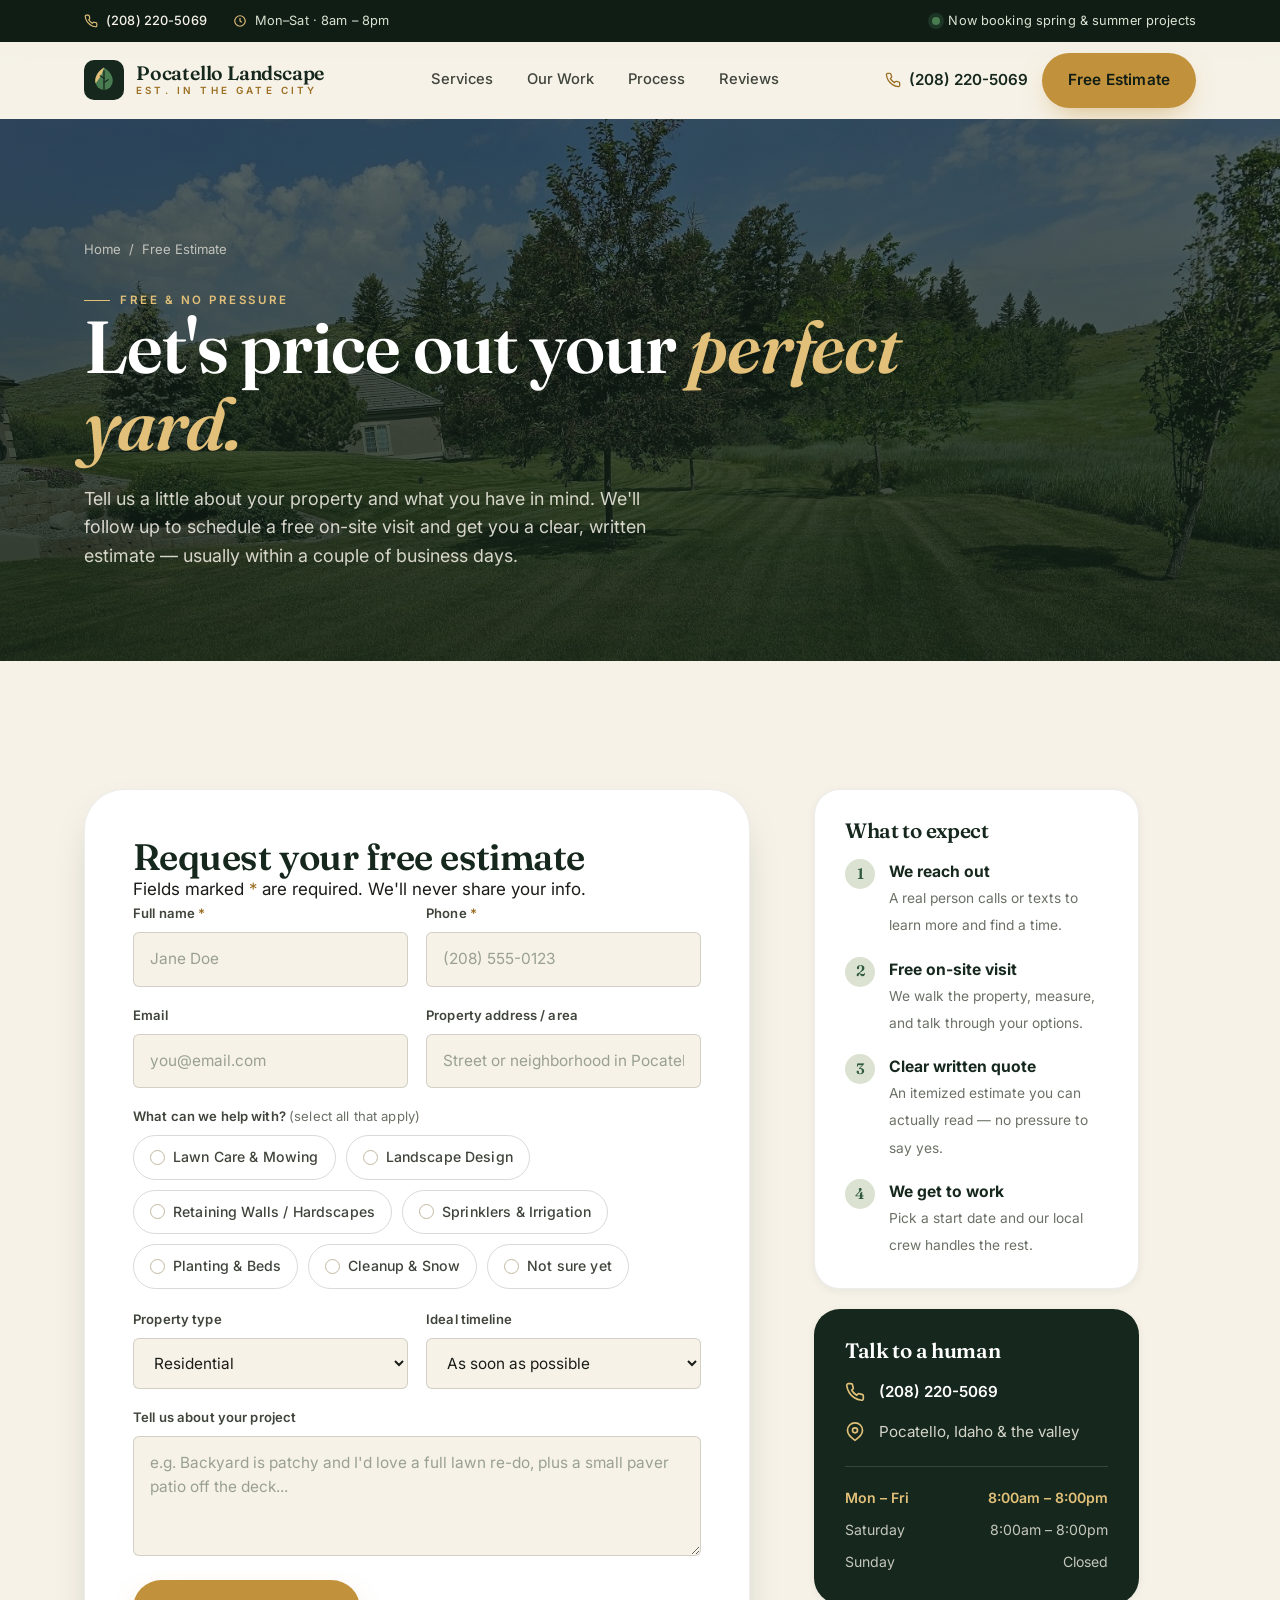
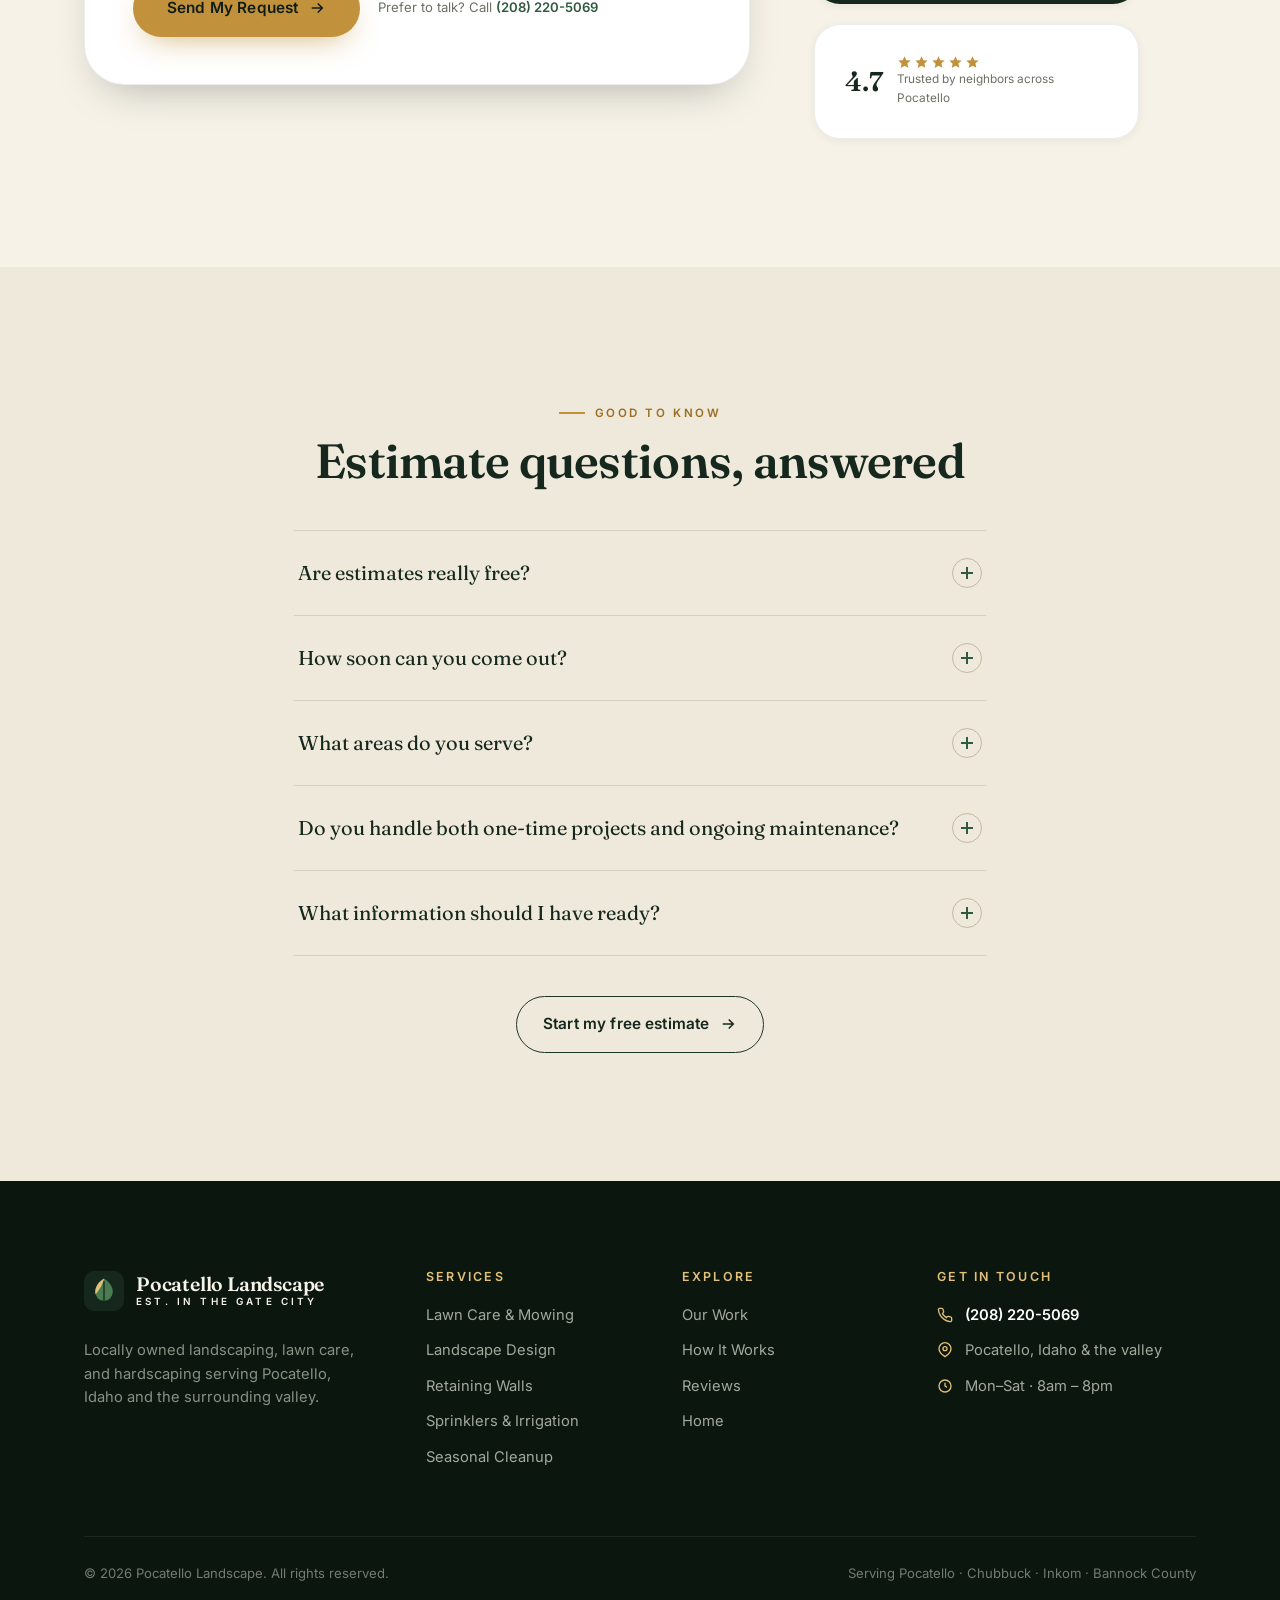
==== estimates.html @ 6603e486 "Launch Pocatello Landscape site — homepage + free estimate page Bespoke landscaping site: editorial " ====
<!DOCTYPE html>
<html lang="en">
<head>
<meta charset="UTF-8">
<meta name="viewport" content="width=device-width, initial-scale=1.0">
<title>Free Estimate — Pocatello Landscape | Landscaping &amp; Lawn Care in Pocatello, ID</title>
<meta name="description" content="Request a free, no-pressure on-site estimate from Pocatello Landscape. Lawn care, landscape design, retaining walls, sprinklers, and more in Pocatello, Idaho. Call (208) 220-5069.">
<link rel="canonical" href="https://gcwebdesigner1-sudo.github.io/pocatello-landscape/estimates.html">
<meta name="theme-color" content="#16281d">
<meta property="og:type" content="website">
<meta property="og:site_name" content="Pocatello Landscape">
<meta property="og:title" content="Free Estimate — Pocatello Landscape">
<meta property="og:description" content="Tell us about your property and get a free, no-pressure on-site estimate from a local Pocatello landscaping crew.">
<meta property="og:image" content="https://gcwebdesigner1-sudo.github.io/pocatello-landscape/assets/foothills.jpg">
<meta property="og:url" content="https://gcwebdesigner1-sudo.github.io/pocatello-landscape/estimates.html">
<meta name="twitter:card" content="summary_large_image">
<meta name="twitter:title" content="Free Estimate — Pocatello Landscape">
<meta name="twitter:description" content="Tell us about your property and get a free, no-pressure on-site estimate.">
<meta name="twitter:image" content="https://gcwebdesigner1-sudo.github.io/pocatello-landscape/assets/foothills.jpg">
<link rel="preconnect" href="https://fonts.googleapis.com">
<link rel="preconnect" href="https://fonts.gstatic.com" crossorigin>
<link href="https://fonts.googleapis.com/css2?family=Fraunces:ital,opsz,wght@0,9..144,400;0,9..144,500;0,9..144,600;1,9..144,400;1,9..144,500;1,9..144,600&family=Inter:wght@400;500;600;700&display=swap" rel="stylesheet">
<link rel="stylesheet" href="styles.css">
<link rel="icon" href="data:image/svg+xml,%3Csvg xmlns='http://www.w3.org/2000/svg' viewBox='0 0 32 32'%3E%3Crect width='32' height='32' rx='7' fill='%230f1d15'/%3E%3Cpath d='M16 6c-5 3-7 7-7 11a7 7 0 0 0 14 0c0-4-2-8-7-11z' fill='%23c2913c'/%3E%3Cpath d='M16 9v14' stroke='%230f1d15' stroke-width='1.4'/%3E%3C/svg%3E">
</head>
<body>
<a href="#main" class="skip-link">Skip to content</a>

<!-- ============ MOBILE MENU ============ -->
<div class="menu-overlay" data-close-menu></div>
<nav class="mobile-menu" aria-label="Mobile">
  <a href="index.html#services" data-close-menu>Services</a>
  <a href="index.html#work" data-close-menu>Our Work</a>
  <a href="index.html#process" data-close-menu>Process</a>
  <a href="index.html#reviews" data-close-menu>Reviews</a>
  <div class="mm-foot">
    <a href="#estimate-form" class="btn btn-primary" data-close-menu>Get a Free Estimate</a>
    <a href="tel:+12082205069" class="btn btn-ghost">Call (208) 220-5069</a>
  </div>
</nav>

<!-- ============ TOP STRIP ============ -->
<div class="topbar">
  <div class="wrap">
    <div class="tb-left">
      <span class="tb-item">
        <svg viewBox="0 0 24 24" fill="none" stroke="currentColor" stroke-width="2"><path d="M22 16.92v3a2 2 0 0 1-2.18 2 19.79 19.79 0 0 1-8.63-3.07 19.5 19.5 0 0 1-6-6 19.79 19.79 0 0 1-3.07-8.67A2 2 0 0 1 4.11 2h3a2 2 0 0 1 2 1.72c.13.96.36 1.9.7 2.81a2 2 0 0 1-.45 2.11L8.09 9.91a16 16 0 0 0 6 6l1.27-1.27a2 2 0 0 1 2.11-.45c.9.34 1.85.57 2.81.7A2 2 0 0 1 22 16.92z"/></svg>
        <a href="tel:+12082205069">(208) 220-5069</a>
      </span>
      <span class="tb-item hours">
        <svg viewBox="0 0 24 24" fill="none" stroke="currentColor" stroke-width="2"><circle cx="12" cy="12" r="9"/><path d="M12 7v5l3 2"/></svg>
        Mon–Sat · 8am – 8pm
      </span>
    </div>
    <div class="tb-right">
      <span class="dot-live"></span> Now booking spring &amp; summer projects
    </div>
  </div>
</div>

<!-- ============ HEADER ============ -->
<header class="site-header" id="header">
  <div class="wrap nav">
    <a href="index.html" class="brand" aria-label="Pocatello Landscape home">
      <svg class="mark" viewBox="0 0 48 48" fill="none" aria-hidden="true">
        <rect width="48" height="48" rx="12" fill="#16281d"/>
        <path d="M24 9c-7 4.5-10.5 10-10.5 16.2A10.5 10.5 0 0 0 34.5 25.2C34.5 19 31 13.5 24 9z" fill="#4a7c52"/>
        <path d="M24 9c-7 4.5-10.5 10-10.5 16.2 0 .9.1 1.8.3 2.6C19 22 22 17 24 9z" fill="#e2c079"/>
        <path d="M24 13v22" stroke="#16281d" stroke-width="1.6" stroke-linecap="round"/>
        <path d="M24 22l-4.5-3M24 27l5-3.4" stroke="#16281d" stroke-width="1.4" stroke-linecap="round"/>
      </svg>
      <span class="wordmark">
        <span class="wm-name">Pocatello Landscape</span>
        <span class="wm-sub">Est. in the Gate City</span>
      </span>
    </a>
    <nav class="nav-links" aria-label="Primary">
      <a href="index.html#services" class="navlink">Services</a>
      <a href="index.html#work" class="navlink">Our Work</a>
      <a href="index.html#process" class="navlink">Process</a>
      <a href="index.html#reviews" class="navlink">Reviews</a>
    </nav>
    <div class="nav-cta">
      <a href="tel:+12082205069" class="nav-phone">
        <svg viewBox="0 0 24 24" fill="none" stroke="currentColor" stroke-width="2"><path d="M22 16.92v3a2 2 0 0 1-2.18 2 19.79 19.79 0 0 1-8.63-3.07 19.5 19.5 0 0 1-6-6 19.79 19.79 0 0 1-3.07-8.67A2 2 0 0 1 4.11 2h3a2 2 0 0 1 2 1.72c.13.96.36 1.9.7 2.81a2 2 0 0 1-.45 2.11L8.09 9.91a16 16 0 0 0 6 6l1.27-1.27a2 2 0 0 1 2.11-.45c.9.34 1.85.57 2.81.7A2 2 0 0 1 22 16.92z"/></svg>
        (208) 220-5069
      </a>
      <a href="#estimate-form" class="btn btn-primary">Free Estimate</a>
    </div>
    <button class="burger" aria-label="Open menu" data-toggle-menu><span></span></button>
  </div>
</header>

<!-- ============ PAGE HERO ============ -->
<section class="page-hero" id="main">
  <div class="page-hero-media"><img src="assets/foothills.jpg" alt="Landscaped Pocatello property with foothills behind"></div>
  <div class="wrap">
    <div class="crumbs reveal"><a href="index.html">Home</a> &nbsp;/&nbsp; Free Estimate</div>
    <span class="eyebrow on-dark reveal">Free &amp; no pressure</span>
    <h1 class="reveal d1">Let's price out your <em>perfect yard.</em></h1>
    <p class="reveal d2">Tell us a little about your property and what you have in mind. We'll follow up to schedule a free on-site visit and get you a clear, written estimate — usually within a couple of business days.</p>
  </div>
</section>

<!-- ============ ESTIMATE MAIN ============ -->
<section class="section est-main">
  <div class="wrap est-grid">
    <!-- FORM -->
    <div class="est-card reveal" id="estimate-card">
      <div id="form-card-inner">
        <h2>Request your free estimate</h2>
        <p class="sub">Fields marked <span style="color:var(--brass-700)">*</span> are required. We'll never share your info.</p>
        <form id="estimate-form" novalidate>
          <div class="form-row">
            <div class="field">
              <label for="name">Full name <span class="req">*</span></label>
              <input type="text" id="name" name="name" placeholder="Jane Doe" required autocomplete="name">
            </div>
            <div class="field">
              <label for="phone">Phone <span class="req">*</span></label>
              <input type="tel" id="phone" name="phone" placeholder="(208) 555-0123" required autocomplete="tel">
            </div>
          </div>
          <div class="form-row">
            <div class="field">
              <label for="email">Email</label>
              <input type="email" id="email" name="email" placeholder="you@email.com" autocomplete="email">
            </div>
            <div class="field">
              <label for="address">Property address / area</label>
              <input type="text" id="address" name="address" placeholder="Street or neighborhood in Pocatello" autocomplete="street-address">
            </div>
          </div>

          <div class="field full" style="margin-bottom:20px;">
            <label>What can we help with? <span style="color:var(--muted);font-weight:400;">(select all that apply)</span></label>
            <div class="chips">
              <span class="chip"><input type="checkbox" id="s1" name="services" value="Lawn Care & Mowing"><label for="s1">Lawn Care &amp; Mowing</label></span>
              <span class="chip"><input type="checkbox" id="s2" name="services" value="Landscape Design & Install"><label for="s2">Landscape Design</label></span>
              <span class="chip"><input type="checkbox" id="s3" name="services" value="Retaining Walls & Hardscapes"><label for="s3">Retaining Walls / Hardscapes</label></span>
              <span class="chip"><input type="checkbox" id="s4" name="services" value="Sprinklers & Irrigation"><label for="s4">Sprinklers &amp; Irrigation</label></span>
              <span class="chip"><input type="checkbox" id="s5" name="services" value="Planting & Flower Beds"><label for="s5">Planting &amp; Beds</label></span>
              <span class="chip"><input type="checkbox" id="s6" name="services" value="Seasonal Cleanup & Snow"><label for="s6">Cleanup &amp; Snow</label></span>
              <span class="chip"><input type="checkbox" id="s7" name="services" value="Not sure yet"><label for="s7">Not sure yet</label></span>
            </div>
          </div>

          <div class="form-row">
            <div class="field">
              <label for="property-type">Property type</label>
              <select id="property-type" name="property-type">
                <option value="Residential">Residential</option>
                <option value="Commercial">Commercial</option>
                <option value="HOA / Multi-unit">HOA / Multi-unit</option>
              </select>
            </div>
            <div class="field">
              <label for="timeline">Ideal timeline</label>
              <select id="timeline" name="timeline">
                <option value="As soon as possible">As soon as possible</option>
                <option value="Within a month">Within a month</option>
                <option value="This season">This season</option>
                <option value="Just planning ahead">Just planning ahead</option>
              </select>
            </div>
          </div>

          <div class="field full" style="margin-bottom:24px;">
            <label for="details">Tell us about your project</label>
            <textarea id="details" name="details" placeholder="e.g. Backyard is patchy and I'd love a full lawn re-do, plus a small paver patio off the deck..."></textarea>
          </div>

          <div class="form-submit">
            <button type="submit" class="btn btn-primary">
              Send My Request
              <svg viewBox="0 0 24 24" fill="none" stroke="currentColor" stroke-width="2"><path d="M5 12h14M13 6l6 6-6 6"/></svg>
            </button>
            <span class="form-note">Prefer to talk? Call <a href="tel:+12082205069" style="color:var(--forest);font-weight:600;">(208) 220-5069</a></span>
          </div>
        </form>
      </div>

      <!-- Success state -->
      <div class="form-success" id="form-success">
        <div class="sx"><svg viewBox="0 0 24 24" fill="none" stroke="currentColor"><path d="M20 6 9 17l-5-5"/></svg></div>
        <h3>Request received — thank you!</h3>
        <p>We've got your details and we'll reach out shortly to set up your free on-site estimate. If it's urgent, call us any time at <a href="tel:+12082205069" style="color:var(--forest);font-weight:600;">(208) 220-5069</a>.</p>
      </div>
    </div>

    <!-- SIDEBAR -->
    <aside class="est-side">
      <div class="side-card reveal d1">
        <h3>What to expect</h3>
        <ul class="expect">
          <li><span class="en">1</span><div class="et"><strong>We reach out</strong><span>A real person calls or texts to learn more and find a time.</span></div></li>
          <li><span class="en">2</span><div class="et"><strong>Free on-site visit</strong><span>We walk the property, measure, and talk through your options.</span></div></li>
          <li><span class="en">3</span><div class="et"><strong>Clear written quote</strong><span>An itemized estimate you can actually read — no pressure to say yes.</span></div></li>
          <li><span class="en">4</span><div class="et"><strong>We get to work</strong><span>Pick a start date and our local crew handles the rest.</span></div></li>
        </ul>
      </div>

      <div class="side-card dark reveal d2">
        <h3>Talk to a human</h3>
        <ul class="side-contact">
          <li><svg viewBox="0 0 24 24" fill="none" stroke="currentColor" stroke-width="2"><path d="M22 16.92v3a2 2 0 0 1-2.18 2 19.79 19.79 0 0 1-8.63-3.07 19.5 19.5 0 0 1-6-6 19.79 19.79 0 0 1-3.07-8.67A2 2 0 0 1 4.11 2h3a2 2 0 0 1 2 1.72c.13.96.36 1.9.7 2.81a2 2 0 0 1-.45 2.11L8.09 9.91a16 16 0 0 0 6 6l1.27-1.27a2 2 0 0 1 2.11-.45c.9.34 1.85.57 2.81.7A2 2 0 0 1 22 16.92z"/></svg><a href="tel:+12082205069">(208) 220-5069</a></li>
          <li><svg viewBox="0 0 24 24" fill="none" stroke="currentColor" stroke-width="2"><path d="M21 10c0 6-9 12-9 12s-9-6-9-12a9 9 0 0 1 18 0z"/><circle cx="12" cy="10" r="3"/></svg>Pocatello, Idaho &amp; the valley</li>
        </ul>
        <div class="side-hours">
          <div class="hr today"><span>Mon – Fri</span><span>8:00am – 8:00pm</span></div>
          <div class="hr"><span>Saturday</span><span>8:00am – 8:00pm</span></div>
          <div class="hr"><span>Sunday</span><span>Closed</span></div>
        </div>
      </div>

      <div class="side-card reveal d3" style="display:flex;align-items:center;gap:16px;">
        <div class="google-badge" style="box-shadow:none;border:none;padding:0;">
          <div class="g-score">4.7</div>
          <div>
            <div class="g-stars" aria-hidden="true">
              <svg viewBox="0 0 24 24" fill="currentColor"><path d="M12 2l2.9 6.3 6.9.6-5.2 4.6 1.6 6.8L12 17.3 5.8 20.9l1.6-6.8L2.2 8.9l6.9-.6z"/></svg><svg viewBox="0 0 24 24" fill="currentColor"><path d="M12 2l2.9 6.3 6.9.6-5.2 4.6 1.6 6.8L12 17.3 5.8 20.9l1.6-6.8L2.2 8.9l6.9-.6z"/></svg><svg viewBox="0 0 24 24" fill="currentColor"><path d="M12 2l2.9 6.3 6.9.6-5.2 4.6 1.6 6.8L12 17.3 5.8 20.9l1.6-6.8L2.2 8.9l6.9-.6z"/></svg><svg viewBox="0 0 24 24" fill="currentColor"><path d="M12 2l2.9 6.3 6.9.6-5.2 4.6 1.6 6.8L12 17.3 5.8 20.9l1.6-6.8L2.2 8.9l6.9-.6z"/></svg><svg viewBox="0 0 24 24" fill="currentColor"><path d="M12 2l2.9 6.3 6.9.6-5.2 4.6 1.6 6.8L12 17.3 5.8 20.9l1.6-6.8L2.2 8.9l6.9-.6z"/></svg>
            </div>
            <div class="g-meta">Trusted by neighbors across Pocatello</div>
          </div>
        </div>
      </div>
    </aside>
  </div>
</section>

<!-- ============ FAQ ============ -->
<section class="section faq">
  <div class="wrap faq-wrap">
    <div class="faq-head reveal">
      <span class="eyebrow">Good to know</span>
      <h2>Estimate questions, answered</h2>
    </div>
    <div class="acc">
      <div class="acc-item reveal">
        <button class="acc-q">Are estimates really free?<span class="pm"></span></button>
        <div class="acc-a"><div class="inner">Yes — completely free and no obligation. We come out, look at your property, and give you an honest written quote. If it's not the right fit, no hard feelings.</div></div>
      </div>
      <div class="acc-item reveal">
        <button class="acc-q">How soon can you come out?<span class="pm"></span></button>
        <div class="acc-a"><div class="inner">In most cases we can schedule an on-site visit within a few business days. During peak spring and summer weeks it can be a little longer — reach out early and we'll get you on the calendar.</div></div>
      </div>
      <div class="acc-item reveal">
        <button class="acc-q">What areas do you serve?<span class="pm"></span></button>
        <div class="acc-a"><div class="inner">Pocatello and the surrounding valley, including Chubbuck, Inkom, and the rest of Bannock County. Not sure if you're in range? Just ask.</div></div>
      </div>
      <div class="acc-item reveal">
        <button class="acc-q">Do you handle both one-time projects and ongoing maintenance?<span class="pm"></span></button>
        <div class="acc-a"><div class="inner">Both. We do full landscape installs and hardscape builds as well as recurring lawn care and seasonal maintenance. Many clients start with a project and keep us on for upkeep afterward.</div></div>
      </div>
      <div class="acc-item reveal">
        <button class="acc-q">What information should I have ready?<span class="pm"></span></button>
        <div class="acc-a"><div class="inner">Nothing formal — just a rough idea of what you want and your address. Photos help, but we'll see everything we need at the on-site visit.</div></div>
      </div>
    </div>
    <div class="center mt-btn reveal">
      <a href="#estimate-form" class="btn btn-outline">Start my free estimate<svg viewBox="0 0 24 24" fill="none" stroke="currentColor" stroke-width="2"><path d="M5 12h14M13 6l6 6-6 6"/></svg></a>
    </div>
  </div>
</section>

<!-- ============ FOOTER ============ -->
<footer class="footer">
  <div class="wrap">
    <div class="footer-grid">
      <div>
        <a href="index.html" class="brand">
          <svg class="mark" viewBox="0 0 48 48" fill="none" aria-hidden="true">
            <rect width="48" height="48" rx="12" fill="#16281d"/>
            <path d="M24 9c-7 4.5-10.5 10-10.5 16.2A10.5 10.5 0 0 0 34.5 25.2C34.5 19 31 13.5 24 9z" fill="#4a7c52"/>
            <path d="M24 9c-7 4.5-10.5 10-10.5 16.2 0 .9.1 1.8.3 2.6C19 22 22 17 24 9z" fill="#e2c079"/>
            <path d="M24 13v22" stroke="#16281d" stroke-width="1.6" stroke-linecap="round"/>
          </svg>
          <span class="wordmark"><span class="wm-name">Pocatello Landscape</span><span class="wm-sub">Est. in the Gate City</span></span>
        </a>
        <p class="f-about">Locally owned landscaping, lawn care, and hardscaping serving Pocatello, Idaho and the surrounding valley.</p>
      </div>
      <div>
        <h4>Services</h4>
        <ul>
          <li><a href="index.html#services">Lawn Care &amp; Mowing</a></li>
          <li><a href="index.html#services">Landscape Design</a></li>
          <li><a href="index.html#services">Retaining Walls</a></li>
          <li><a href="index.html#services">Sprinklers &amp; Irrigation</a></li>
          <li><a href="index.html#services">Seasonal Cleanup</a></li>
        </ul>
      </div>
      <div>
        <h4>Explore</h4>
        <ul>
          <li><a href="index.html#work">Our Work</a></li>
          <li><a href="index.html#process">How It Works</a></li>
          <li><a href="index.html#reviews">Reviews</a></li>
          <li><a href="index.html">Home</a></li>
        </ul>
      </div>
      <div>
        <h4>Get in touch</h4>
        <ul class="f-contact">
          <li><svg viewBox="0 0 24 24" fill="none" stroke="currentColor" stroke-width="2"><path d="M22 16.92v3a2 2 0 0 1-2.18 2 19.79 19.79 0 0 1-8.63-3.07 19.5 19.5 0 0 1-6-6 19.79 19.79 0 0 1-3.07-8.67A2 2 0 0 1 4.11 2h3a2 2 0 0 1 2 1.72c.13.96.36 1.9.7 2.81a2 2 0 0 1-.45 2.11L8.09 9.91a16 16 0 0 0 6 6l1.27-1.27a2 2 0 0 1 2.11-.45c.9.34 1.85.57 2.81.7A2 2 0 0 1 22 16.92z"/></svg><a href="tel:+12082205069" style="color:#fff;font-weight:600;">(208) 220-5069</a></li>
          <li><svg viewBox="0 0 24 24" fill="none" stroke="currentColor" stroke-width="2"><path d="M21 10c0 6-9 12-9 12s-9-6-9-12a9 9 0 0 1 18 0z"/><circle cx="12" cy="10" r="3"/></svg><span>Pocatello, Idaho &amp; the valley</span></li>
          <li><svg viewBox="0 0 24 24" fill="none" stroke="currentColor" stroke-width="2"><circle cx="12" cy="12" r="9"/><path d="M12 7v5l3 2"/></svg><span>Mon–Sat · 8am – 8pm</span></li>
        </ul>
      </div>
    </div>
    <div class="footer-bottom">
      <div>© <span id="year"></span> Pocatello Landscape. All rights reserved.</div>
      <div>Serving Pocatello · Chubbuck · Inkom · Bannock County</div>
    </div>
  </div>
</footer>

<!-- ============ STICKY MOBILE ACTION BAR ============ -->
<div class="mobile-callbar">
  <a href="tel:+12082205069" class="mc-call">
    <svg viewBox="0 0 24 24" fill="none" stroke="currentColor" stroke-width="2"><path d="M22 16.92v3a2 2 0 0 1-2.18 2 19.79 19.79 0 0 1-8.63-3.07 19.5 19.5 0 0 1-6-6 19.79 19.79 0 0 1-3.07-8.67A2 2 0 0 1 4.11 2h3a2 2 0 0 1 2 1.72c.13.96.36 1.9.7 2.81a2 2 0 0 1-.45 2.11L8.09 9.91a16 16 0 0 0 6 6l1.27-1.27a2 2 0 0 1 2.11-.45c.9.34 1.85.57 2.81.7A2 2 0 0 1 22 16.92z"/></svg>
    Call Us
  </a>
  <a href="#estimate-form" class="mc-est">
    <svg viewBox="0 0 24 24" fill="none" stroke="currentColor" stroke-width="2"><path d="M12 5v14M5 12h14"/></svg>
    Start Form
  </a>
</div>

<script src="main.js"></script>
</body>
</html>
---- styles.css ----
/* =================================================================
   Pocatello Landscape — bespoke design system
   Palette: deep pine green · warm brass · warm stone/cream
   Type: Fraunces (display serif) + Inter (grotesque sans)
   ================================================================= */

:root {
  --pine-950: #0f1d15;
  --pine-900: #16281d;
  --pine-800: #1e3527;
  --pine-700: #274733;
  --forest:   #2f5a3f;
  --fern:     #4a7c52;
  --sage:     #869e79;
  --sage-tint:#dbe2d1;

  --brass-700:#9a6f22;
  --brass:    #c2913c;
  --brass-300:#e2c079;

  --cream:    #f6f2e8;
  --cream-2:  #efe9db;
  --sand:     #e6ddca;
  --stone:    #c3b8a0;

  --ink:      #1a1c18;
  --ink-soft: #40453c;
  --muted:    #6b7166;

  --white:    #ffffff;

  --shadow-sm: 0 2px 10px rgba(15,29,21,.06);
  --shadow-md: 0 18px 44px -20px rgba(15,29,21,.35);
  --shadow-lg: 0 40px 80px -30px rgba(15,29,21,.45);

  --r-sm: 6px;
  --r-md: 14px;
  --r-lg: 26px;
  --r-xl: 40px;

  --maxw: 1240px;
  --gutter: clamp(20px, 5vw, 64px);

  --ff-display: "Fraunces", Georgia, "Times New Roman", serif;
  --ff-sans: "Inter", -apple-system, BlinkMacSystemFont, "Segoe UI", sans-serif;

  --ease: cubic-bezier(.22,.61,.36,1);
}

/* ---------- reset ---------- */
*,*::before,*::after { box-sizing: border-box; }
* { margin: 0; }
html { -webkit-text-size-adjust: 100%; scroll-behavior: smooth; }
body {
  font-family: var(--ff-sans);
  background: var(--cream);
  color: var(--ink);
  line-height: 1.6;
  font-size: 17px;
  -webkit-font-smoothing: antialiased;
  text-rendering: optimizeLegibility;
  overflow-x: hidden;
}
img { max-width: 100%; display: block; }
a { color: inherit; text-decoration: none; }
button { font: inherit; cursor: pointer; border: none; background: none; color: inherit; }
ul { list-style: none; padding: 0; }
h1,h2,h3,h4 { font-family: var(--ff-display); font-weight: 600; line-height: 1.04; letter-spacing: -.015em; font-optical-sizing: auto; }

/* ---------- accessibility ---------- */
:focus-visible { outline: 2.5px solid var(--brass); outline-offset: 3px; border-radius: 4px; }
.skip-link {
  position: fixed; top: 10px; left: 10px; z-index: 999;
  background: var(--pine-950); color: var(--cream); padding: 12px 20px; border-radius: 100px;
  font-weight: 600; font-size: .9rem; transform: translateY(-160%); transition: transform .3s var(--ease);
}
.skip-link:focus { transform: translateY(0); }

/* ---------- layout helpers ---------- */
.wrap { width: 100%; max-width: var(--maxw); margin-inline: auto; padding-inline: var(--gutter); }
.section { padding-block: clamp(72px, 10vw, 140px); }
.eyebrow {
  display: inline-flex; align-items: center; gap: 10px;
  font-family: var(--ff-sans); font-size: .72rem; font-weight: 600;
  letter-spacing: .22em; text-transform: uppercase; color: var(--brass-700);
}
.eyebrow::before { content:""; width: 26px; height: 1.5px; background: var(--brass); display: inline-block; }
.eyebrow.on-dark { color: var(--brass-300); }
.eyebrow.on-dark::before { background: var(--brass-300); }

.lead { font-size: clamp(1.05rem, 1.6vw, 1.28rem); color: var(--ink-soft); }

/* ---------- buttons ---------- */
.btn {
  display: inline-flex; align-items: center; gap: 10px;
  padding: 15px 26px; border-radius: 100px;
  font-weight: 600; font-size: .96rem; letter-spacing: .01em;
  transition: transform .35s var(--ease), background .35s var(--ease), color .35s var(--ease), box-shadow .35s var(--ease);
  will-change: transform;
}
.btn svg { width: 18px; height: 18px; }
.btn-primary { background: var(--brass); color: var(--pine-950); box-shadow: 0 12px 30px -12px rgba(194,145,60,.7); }
.btn-primary:hover { background: var(--brass-300); transform: translateY(-2px); }
.btn-dark { background: var(--pine-800); color: var(--cream); }
.btn-dark:hover { background: var(--pine-950); transform: translateY(-2px); }
.btn-ghost { border: 1.5px solid rgba(246,242,232,.35); color: var(--cream); }
.btn-ghost:hover { border-color: var(--cream); background: rgba(246,242,232,.08); }
.btn-outline { border: 1.5px solid var(--pine-800); color: var(--pine-900); }
.btn-outline:hover { background: var(--pine-900); color: var(--cream); transform: translateY(-2px); }

/* ---------- top strip ---------- */
.topbar {
  background: var(--pine-950); color: var(--sage-tint);
  font-size: .8rem; letter-spacing: .01em;
}
.topbar .wrap { display: flex; align-items: center; justify-content: space-between; gap: 16px; height: 42px; }
.topbar a { color: var(--cream); font-weight: 500; }
.topbar .tb-left { display: flex; gap: 26px; align-items: center; }
.topbar .tb-item { display: inline-flex; align-items: center; gap: 8px; }
.topbar .tb-item svg { width: 14px; height: 14px; color: var(--brass-300); }
.topbar .tb-right { display: inline-flex; align-items: center; gap: 8px; color: var(--sage-tint); }
.dot-live { width: 8px; height: 8px; border-radius: 50%; background: var(--fern); box-shadow: 0 0 0 4px rgba(74,124,82,.25); }
@media (max-width: 780px){ .topbar .tb-left .tb-item.hours { display: none; } }
@media (max-width: 560px){ .topbar { display: none; } }

/* ---------- header / nav ---------- */
.site-header {
  position: sticky; top: 0; z-index: 100;
  background: rgba(246,242,232,.82);
  backdrop-filter: saturate(140%) blur(14px);
  -webkit-backdrop-filter: saturate(140%) blur(14px);
  border-bottom: 1px solid transparent;
  transition: background .4s var(--ease), border-color .4s var(--ease), box-shadow .4s var(--ease);
}
.site-header.scrolled { background: rgba(246,242,232,.95); border-color: rgba(26,28,24,.08); box-shadow: var(--shadow-sm); }
.nav { display: flex; align-items: center; justify-content: space-between; height: 76px; }
.brand { display: inline-flex; align-items: center; gap: 12px; }
.brand .mark { width: 40px; height: 40px; flex: none; }
.brand .wordmark { display: flex; flex-direction: column; line-height: 1; }
.brand .wm-name { font-family: var(--ff-display); font-weight: 600; font-size: 1.22rem; letter-spacing: -.01em; color: var(--pine-900); }
.brand .wm-sub { font-size: .62rem; letter-spacing: .32em; text-transform: uppercase; color: var(--brass-700); font-weight: 600; margin-top: 3px; }

.nav-links { display: flex; align-items: center; gap: 34px; }
.nav-links a.navlink {
  font-size: .92rem; font-weight: 500; color: var(--ink-soft); position: relative; padding: 6px 0;
}
.nav-links a.navlink::after {
  content:""; position: absolute; left: 0; bottom: 0; height: 1.5px; width: 0; background: var(--brass);
  transition: width .35s var(--ease);
}
.nav-links a.navlink:hover { color: var(--pine-900); }
.nav-links a.navlink:hover::after { width: 100%; }
.nav-cta { display: flex; align-items: center; gap: 14px; }
.nav-phone { display: inline-flex; align-items: center; gap: 8px; font-weight: 600; color: var(--pine-900); font-size: .95rem; }
.nav-phone svg { width: 16px; height: 16px; color: var(--brass-700); }

.burger { display: none; width: 44px; height: 44px; border-radius: 12px; border: 1px solid rgba(26,28,24,.14); align-items: center; justify-content: center; }
.burger span { display:block; width: 20px; height: 2px; background: var(--pine-900); position: relative; transition: .3s var(--ease); }
.burger span::before,.burger span::after{ content:""; position:absolute; left:0; width:20px; height:2px; background: var(--pine-900); transition:.3s var(--ease);}
.burger span::before{ top:-6px; } .burger span::after{ top:6px; }
body.menu-open .burger span { background: transparent; }
body.menu-open .burger span::before { top:0; transform: rotate(45deg); }
body.menu-open .burger span::after { top:0; transform: rotate(-45deg); }

@media (max-width: 940px){
  .nav-links, .nav-phone { display: none; }
  .burger { display: inline-flex; }
  .nav-cta .btn-primary { white-space: nowrap; }
}
@media (max-width: 560px){
  .nav-cta .btn-primary { display: none; }
  .nav { height: 66px; }
  .brand .wm-name { font-size: 1.05rem; }
}

/* mobile menu */
.mobile-menu {
  position: fixed; inset: 0 0 0 auto; width: min(86vw, 380px); z-index: 200;
  background: var(--pine-950); color: var(--cream);
  transform: translateX(100%); transition: transform .5s var(--ease);
  padding: 96px 34px 40px; display: flex; flex-direction: column; gap: 6px;
}
body.menu-open .mobile-menu { transform: translateX(0); }
.mobile-menu a { font-family: var(--ff-display); font-size: 1.7rem; padding: 12px 0; border-bottom: 1px solid rgba(246,242,232,.1); }
.mobile-menu .mm-foot { margin-top: auto; display: flex; flex-direction: column; gap: 14px; }
.mobile-menu .mm-foot .btn { justify-content: center; }
.menu-overlay { position: fixed; inset: 0; background: rgba(15,29,21,.5); opacity: 0; visibility: hidden; transition:.4s var(--ease); z-index: 150; }
body.menu-open .menu-overlay { opacity: 1; visibility: visible; }

/* ================= HERO ================= */
.hero { position: relative; min-height: min(92vh, 900px); display: flex; align-items: flex-end; color: var(--cream); overflow: hidden; }
.hero-media { position: absolute; inset: 0; z-index: 0; }
.hero-media img { width: 100%; height: 100%; object-fit: cover; transform: scale(1.06); will-change: transform; }
.hero-media::after {
  content:""; position: absolute; inset: 0;
  background:
    linear-gradient(180deg, rgba(15,29,21,.35) 0%, rgba(15,29,21,.05) 30%, rgba(15,29,21,.55) 78%, rgba(15,29,21,.92) 100%),
    linear-gradient(95deg, rgba(15,29,21,.6) 0%, rgba(15,29,21,.1) 55%, transparent 100%);
}
.hero-inner { position: relative; z-index: 2; width: 100%; padding-bottom: clamp(48px, 8vw, 96px); padding-top: 120px; }
.hero h1 {
  font-size: clamp(2.7rem, 7vw, 5.6rem); font-weight: 600; color: #fff; max-width: 15ch;
  text-shadow: 0 2px 40px rgba(0,0,0,.35);
}
.hero h1 em { font-style: italic; color: var(--brass-300); font-weight: 500; }
.hero .hero-sub { margin-top: 26px; max-width: 46ch; font-size: clamp(1.05rem, 1.7vw, 1.28rem); color: rgba(246,242,232,.9); }
.hero-actions { margin-top: 38px; display: flex; flex-wrap: wrap; gap: 14px; align-items: center; }
.hero-trust { margin-top: 40px; display: flex; flex-wrap: wrap; gap: 28px; align-items: center; padding-top: 28px; border-top: 1px solid rgba(246,242,232,.18); }
.trust-item { display: flex; align-items: center; gap: 12px; }
.trust-item .stars { display: flex; gap: 2px; color: var(--brass-300); }
.trust-item .stars svg { width: 16px; height: 16px; }
.trust-item .t-num { font-family: var(--ff-display); font-size: 1.5rem; font-weight: 600; color: #fff; line-height: 1; }
.trust-item .t-label { font-size: .8rem; color: rgba(246,242,232,.75); line-height: 1.3; }
.trust-sep { width: 1px; height: 34px; background: rgba(246,242,232,.2); }
@media (max-width: 620px){ .trust-sep { display: none; } .hero-trust { gap: 20px; } }

.scroll-cue { position: absolute; right: var(--gutter); bottom: 34px; z-index: 3; display: flex; align-items: center; gap: 10px; font-size: .72rem; letter-spacing: .2em; text-transform: uppercase; color: rgba(246,242,232,.7); writing-mode: vertical-rl; }
.scroll-cue .line { width: 1px; height: 46px; background: linear-gradient(var(--brass-300), transparent); animation: cue 2.4s var(--ease) infinite; }
@keyframes cue { 0%,100%{ transform: scaleY(.4); opacity:.4; transform-origin: top;} 50%{ transform: scaleY(1); opacity:1; transform-origin: top;} }
@media (max-width: 940px){ .scroll-cue { display: none; } }

/* ================= marquee ================= */
.marquee { background: var(--pine-950); color: var(--sage-tint); overflow: hidden; border-block: 1px solid rgba(255,255,255,.06); }
.marquee-track { display: flex; gap: 0; white-space: nowrap; animation: marquee 32s linear infinite; }
.marquee:hover .marquee-track { animation-play-state: paused; }
.marquee-item { display: inline-flex; align-items: center; gap: 18px; padding: 20px 34px; font-family: var(--ff-display); font-size: 1.15rem; font-style: italic; color: var(--cream); }
.marquee-item span.d { color: var(--brass); font-style: normal; font-size: .8rem; }
@keyframes marquee { to { transform: translateX(-50%); } }

/* ================= intro / statement ================= */
.intro { background: var(--cream); }
.intro-grid { display: grid; grid-template-columns: 1fr 1.15fr; gap: clamp(32px, 6vw, 90px); align-items: start; }
.intro-grid .col-a { position: sticky; top: 110px; }
.intro h2 { font-size: clamp(2rem, 4.4vw, 3.4rem); color: var(--pine-900); }
.intro h2 em { font-style: italic; color: var(--forest); }
.statement { font-family: var(--ff-display); font-weight: 400; font-size: clamp(1.5rem, 2.7vw, 2.15rem); line-height: 1.32; color: var(--ink); letter-spacing: -.01em; }
.statement strong { color: var(--forest); font-weight: 600; }
.intro-facts { margin-top: 40px; display: grid; grid-template-columns: repeat(3,1fr); gap: 18px; }
.fact { padding: 22px; background: var(--white); border: 1px solid rgba(26,28,24,.07); border-radius: var(--r-md); box-shadow: var(--shadow-sm); }
.fact .n { font-family: var(--ff-display); font-size: 2.1rem; font-weight: 600; color: var(--forest); line-height: 1; }
.fact .l { margin-top: 8px; font-size: .84rem; color: var(--muted); }
@media (max-width: 860px){ .intro-grid { grid-template-columns: 1fr; } .intro-grid .col-a { position: static; } }
@media (max-width: 520px){ .intro-facts { grid-template-columns: 1fr; } }

/* ================= services ================= */
.services { background: var(--pine-950); color: var(--cream); position: relative; }
.services::before {
  content:""; position:absolute; inset:0; opacity:.5; pointer-events:none;
  background-image: radial-gradient(rgba(255,255,255,.04) 1px, transparent 1px);
  background-size: 22px 22px;
}
.services .wrap { position: relative; }
.svc-head { display: flex; align-items: flex-end; justify-content: space-between; gap: 30px; flex-wrap: wrap; margin-bottom: 54px; }
.svc-head h2 { font-size: clamp(2rem, 4.6vw, 3.5rem); color: #fff; max-width: 16ch; }
.svc-head h2 em { font-style: italic; color: var(--brass-300); }
.svc-head p { max-width: 34ch; color: rgba(246,242,232,.72); }
.svc-grid { display: grid; grid-template-columns: repeat(3, 1fr); gap: 20px; }
.svc-card {
  position: relative; padding: 34px 30px 30px; border-radius: var(--r-lg);
  background: linear-gradient(180deg, rgba(255,255,255,.05), rgba(255,255,255,.02));
  border: 1px solid rgba(255,255,255,.09);
  overflow: hidden; transition: transform .5s var(--ease), border-color .5s var(--ease), background .5s var(--ease);
}
.svc-card::after { content:""; position:absolute; left:0; top:0; height:3px; width:0; background: var(--brass); transition: width .5s var(--ease); }
.svc-card:hover { transform: translateY(-6px); border-color: rgba(226,192,121,.45); background: linear-gradient(180deg, rgba(255,255,255,.08), rgba(255,255,255,.03)); }
.svc-card:hover::after { width: 100%; }
.svc-ic { width: 54px; height: 54px; border-radius: 14px; display: grid; place-items: center; background: rgba(226,192,121,.12); border: 1px solid rgba(226,192,121,.28); margin-bottom: 22px; }
.svc-ic svg { width: 28px; height: 28px; color: var(--brass-300); stroke-width: 1.5; }
.svc-card h3 { font-size: 1.4rem; color: #fff; margin-bottom: 10px; }
.svc-card p { font-size: .95rem; color: rgba(246,242,232,.72); }
.svc-card .svc-no { position: absolute; top: 26px; right: 28px; font-family: var(--ff-display); font-size: .95rem; color: rgba(246,242,232,.35); }
@media (max-width: 900px){ .svc-grid { grid-template-columns: repeat(2,1fr); } }
@media (max-width: 560px){ .svc-grid { grid-template-columns: 1fr; } }

/* ================= feature split ================= */
.feature { background: var(--cream-2); }
.feature-grid { display: grid; grid-template-columns: 1.05fr .95fr; gap: clamp(30px, 6vw, 80px); align-items: center; }
.feature-media { position: relative; }
.feature-media .fm-main { border-radius: var(--r-lg); overflow: hidden; box-shadow: var(--shadow-lg); aspect-ratio: 4/5; }
.feature-media .fm-main img { width: 100%; height: 100%; object-fit: cover; }
.feature-media .fm-badge {
  position: absolute; left: -26px; bottom: 34px; background: var(--white); border-radius: var(--r-md);
  padding: 20px 24px; box-shadow: var(--shadow-md); display: flex; align-items: center; gap: 16px; max-width: 260px;
}
.feature-media .fm-badge .bx { width: 46px; height: 46px; border-radius: 12px; background: var(--forest); display: grid; place-items: center; flex: none; }
.feature-media .fm-badge .bx svg { width: 24px; height: 24px; color: var(--brass-300); }
.feature-media .fm-badge .bt strong { font-family: var(--ff-display); font-size: 1.05rem; color: var(--pine-900); display: block; }
.feature-media .fm-badge .bt span { font-size: .8rem; color: var(--muted); }
.feature h2 { font-size: clamp(2rem, 4.2vw, 3.2rem); color: var(--pine-900); margin-bottom: 22px; }
.feature h2 em { font-style: italic; color: var(--forest); }
.feature .lead { margin-bottom: 26px; }
.check-list { display: grid; gap: 14px; }
.check-list li { display: flex; gap: 14px; align-items: flex-start; }
.check-list .ck { width: 26px; height: 26px; border-radius: 50%; background: var(--sage-tint); display: grid; place-items: center; flex: none; margin-top: 2px; }
.check-list .ck svg { width: 15px; height: 15px; color: var(--forest); stroke-width: 2.4; }
.check-list li strong { color: var(--pine-900); }
.check-list li span { color: var(--ink-soft); font-size: .95rem; }
@media (max-width: 860px){ .feature-grid { grid-template-columns: 1fr; } .feature-media .fm-main { aspect-ratio: 16/12; } .feature-media .fm-badge { left: 16px; } }

/* ================= gallery ================= */
.work { background: var(--cream); }
.work-head { text-align: center; max-width: 640px; margin: 0 auto 54px; }
.work-head .eyebrow { justify-content: center; }
.work-head h2 { font-size: clamp(2rem, 4.6vw, 3.4rem); color: var(--pine-900); margin-top: 16px; }
.work-head h2 em { font-style: italic; color: var(--forest); }
.gallery { display: grid; grid-template-columns: repeat(12, 1fr); gap: 16px; grid-auto-rows: 180px; }
.gal { position: relative; overflow: hidden; border-radius: var(--r-md); box-shadow: var(--shadow-sm); }
.gal img { width: 100%; height: 100%; object-fit: cover; transition: transform 1s var(--ease); }
.gal:hover img { transform: scale(1.07); }
.gal .cap { position: absolute; left: 18px; bottom: 16px; z-index: 2; color: #fff; opacity: 0; transform: translateY(8px); transition: .45s var(--ease); }
.gal .cap .t { font-family: var(--ff-display); font-size: 1.2rem; }
.gal .cap .s { font-size: .78rem; letter-spacing: .12em; text-transform: uppercase; color: var(--brass-300); }
.gal::after { content:""; position:absolute; inset:0; background: linear-gradient(180deg, transparent 40%, rgba(15,29,21,.75)); opacity: 0; transition:.45s var(--ease); }
.gal:hover .cap { opacity: 1; transform: translateY(0); }
.gal:hover::after { opacity: 1; }
.g1 { grid-column: span 7; grid-row: span 2; }
.g2 { grid-column: span 5; grid-row: span 2; }
.g3 { grid-column: span 4; grid-row: span 2; }
.g4 { grid-column: span 4; grid-row: span 2; }
.g5 { grid-column: span 4; grid-row: span 2; }
@media (max-width: 760px){
  .gallery { grid-auto-rows: 150px; }
  .g1,.g2 { grid-column: span 12; }
  .g3,.g4,.g5 { grid-column: span 6; }
}
@media (max-width: 480px){ .g3,.g4,.g5 { grid-column: span 12; } }

/* ================= process ================= */
.process { background: var(--pine-900); color: var(--cream); }
.process .wrap { position: relative; }
.process-head { max-width: 620px; margin-bottom: 60px; }
.process-head h2 { font-size: clamp(2rem, 4.6vw, 3.4rem); color:#fff; margin-top: 16px; }
.process-head h2 em { font-style: italic; color: var(--brass-300); }
.steps { display: grid; grid-template-columns: repeat(4,1fr); gap: 22px; }
.step { position: relative; padding-top: 34px; border-top: 1px solid rgba(255,255,255,.14); }
.step .sn { font-family: var(--ff-display); font-size: 3rem; font-weight: 500; color: var(--brass-300); line-height: 1; margin-bottom: 18px; }
.step h3 { font-size: 1.3rem; color: #fff; margin-bottom: 8px; }
.step p { font-size: .92rem; color: rgba(246,242,232,.7); }
.step .step-ic { position: absolute; top: 30px; right: 0; width: 22px; height: 22px; color: rgba(246,242,232,.4); }
@media (max-width: 820px){ .steps { grid-template-columns: repeat(2,1fr); gap: 34px 22px; } }
@media (max-width: 460px){ .steps { grid-template-columns: 1fr; } }

/* ================= stat band (parallax) ================= */
.band { position: relative; color: var(--cream); text-align: center; overflow: hidden; }
.band-media { position: absolute; inset: 0; z-index: 0; }
.band-media img { width: 100%; height: 120%; object-fit: cover; }
.band-media::after { content:""; position:absolute; inset:0; background: linear-gradient(180deg, rgba(15,29,21,.82), rgba(15,29,21,.7)); }
.band .wrap { position: relative; z-index: 2; padding-block: clamp(70px, 9vw, 120px); }
.band h2 { font-size: clamp(1.8rem, 4vw, 3rem); color:#fff; max-width: 22ch; margin: 0 auto; }
.band h2 em { font-style: italic; color: var(--brass-300); }
.band-stats { margin-top: 50px; display: flex; justify-content: center; flex-wrap: wrap; gap: clamp(30px, 6vw, 80px); }
.band-stat .bn { font-family: var(--ff-display); font-size: clamp(2.4rem, 5vw, 3.6rem); font-weight: 600; color:#fff; line-height:1; }
.band-stat .bl { margin-top: 10px; font-size: .82rem; letter-spacing: .14em; text-transform: uppercase; color: var(--brass-300); }

/* ================= reviews ================= */
.reviews { background: var(--cream-2); }
.rev-head { display: flex; align-items: flex-end; justify-content: space-between; gap: 24px; flex-wrap: wrap; margin-bottom: 46px; }
.rev-head h2 { font-size: clamp(2rem, 4.4vw, 3.2rem); color: var(--pine-900); margin-top: 14px; }
.rev-head h2 em { font-style: italic; color: var(--forest); }
.google-badge { display: inline-flex; align-items: center; gap: 14px; background: var(--white); border: 1px solid rgba(26,28,24,.08); border-radius: 100px; padding: 12px 22px; box-shadow: var(--shadow-sm); }
.google-badge .g-score { font-family: var(--ff-display); font-size: 1.7rem; font-weight: 600; color: var(--pine-900); line-height: 1; }
.google-badge .g-stars { display: flex; gap: 2px; color: var(--brass); }
.google-badge .g-stars svg { width: 15px; height: 15px; }
.google-badge .g-meta { font-size: .74rem; color: var(--muted); }
.rev-grid { display: grid; grid-template-columns: repeat(3,1fr); gap: 20px; }
.rev-card { background: var(--white); border: 1px solid rgba(26,28,24,.07); border-radius: var(--r-lg); padding: 32px 30px; box-shadow: var(--shadow-sm); display: flex; flex-direction: column; }
.rev-card .q { color: var(--brass); font-family: var(--ff-display); font-size: 2.6rem; line-height: .6; height: 22px; }
.rev-card .stars { display: flex; gap: 2px; color: var(--brass); margin-bottom: 14px; }
.rev-card .stars svg { width: 15px; height: 15px; }
.rev-card p { color: var(--ink-soft); font-size: 1rem; margin-bottom: 22px; flex: 1; }
.rev-card .who { display: flex; align-items: center; gap: 12px; border-top: 1px solid rgba(26,28,24,.08); padding-top: 18px; }
.rev-card .av { width: 42px; height: 42px; border-radius: 50%; background: var(--forest); color: var(--cream); display: grid; place-items: center; font-family: var(--ff-display); font-weight: 600; }
.rev-card .who .nm { font-weight: 600; color: var(--pine-900); font-size: .95rem; }
.rev-card .who .loc { font-size: .8rem; color: var(--muted); }
@media (max-width: 880px){ .rev-grid { grid-template-columns: 1fr; max-width: 520px; margin-inline: auto; } }

/* ================= CTA ================= */
.cta { background: var(--pine-950); color: var(--cream); position: relative; overflow: hidden; }
.cta::before { content:""; position:absolute; right:-120px; top:-120px; width: 420px; height: 420px; border-radius:50%; background: radial-gradient(circle, rgba(74,124,82,.35), transparent 70%); }
.cta .wrap { position: relative; display: grid; grid-template-columns: 1.2fr .8fr; gap: 50px; align-items: center; }
.cta h2 { font-size: clamp(2.1rem, 5vw, 3.8rem); color:#fff; }
.cta h2 em { font-style: italic; color: var(--brass-300); }
.cta p { margin-top: 18px; color: rgba(246,242,232,.8); max-width: 44ch; }
.cta-actions { display: flex; flex-direction: column; gap: 16px; }
.cta-actions .btn { justify-content: center; padding: 18px 28px; font-size: 1rem; }
.cta-actions .call-big { font-family: var(--ff-display); font-size: 1.9rem; color:#fff; display:flex; align-items:center; gap: 12px; justify-content:center; }
.cta-actions .call-big svg { width: 22px; height: 22px; color: var(--brass-300); }
.cta-actions .sub { text-align: center; font-size: .82rem; color: rgba(246,242,232,.6); }
@media (max-width: 820px){ .cta .wrap { grid-template-columns: 1fr; gap: 30px; } }

/* ================= footer ================= */
.footer { background: #0b160f; color: var(--sage-tint); padding-top: clamp(60px, 8vw, 90px); }
.footer-grid { display: grid; grid-template-columns: 1.4fr 1fr 1fr 1.2fr; gap: 40px; padding-bottom: 54px; border-bottom: 1px solid rgba(255,255,255,.08); }
.footer .brand .wm-name, .footer .brand .wm-sub { color: var(--cream); }
.footer .f-about { margin-top: 20px; font-size: .92rem; color: rgba(219,226,209,.6); max-width: 32ch; }
.footer .f-social { margin-top: 22px; display: flex; gap: 12px; }
.footer .f-social a { width: 40px; height: 40px; border-radius: 50%; border: 1px solid rgba(255,255,255,.14); display: grid; place-items: center; transition: .3s var(--ease); }
.footer .f-social a:hover { background: var(--brass); border-color: var(--brass); color: var(--pine-950); }
.footer .f-social svg { width: 18px; height: 18px; }
.footer h4 { font-family: var(--ff-sans); font-size: .78rem; letter-spacing: .18em; text-transform: uppercase; color: var(--brass-300); margin-bottom: 20px; }
.footer li { margin-bottom: 12px; font-size: .92rem; }
.footer li a { color: rgba(219,226,209,.72); transition: color .25s; }
.footer li a:hover { color: var(--cream); }
.footer .f-contact li { display: flex; gap: 12px; align-items: flex-start; color: rgba(219,226,209,.72); }
.footer .f-contact svg { width: 16px; height: 16px; color: var(--brass-300); margin-top: 3px; flex: none; }
.footer-bottom { display: flex; align-items: center; justify-content: space-between; gap: 16px; flex-wrap: wrap; padding-block: 26px; font-size: .82rem; color: rgba(219,226,209,.5); }
.footer-bottom a { color: rgba(219,226,209,.7); }
@media (max-width: 860px){ .footer-grid { grid-template-columns: 1fr 1fr; } }
@media (max-width: 520px){ .footer-grid { grid-template-columns: 1fr; } }

/* ================= reveal animation ================= */
.reveal { opacity: 0; transform: translateY(28px); transition: opacity .9s var(--ease), transform .9s var(--ease); }
.reveal.in { opacity: 1; transform: none; }
.reveal.d1 { transition-delay: .08s; } .reveal.d2 { transition-delay: .16s; }
.reveal.d3 { transition-delay: .24s; } .reveal.d4 { transition-delay: .32s; }
@media (prefers-reduced-motion: reduce){
  .reveal { opacity: 1 !important; transform: none !important; }
  .marquee-track, .scroll-cue .line { animation: none !important; }
  html { scroll-behavior: auto; }
}

/* ================= estimates page ================= */
.page-hero { position: relative; color: var(--cream); overflow: hidden; padding-top: 120px; padding-bottom: 90px; }
.page-hero-media { position:absolute; inset:0; z-index:0; }
.page-hero-media img { width:100%; height:100%; object-fit: cover; }
.page-hero-media::after { content:""; position:absolute; inset:0; background: linear-gradient(180deg, rgba(15,29,21,.6), rgba(15,29,21,.86)); }
.page-hero .wrap { position: relative; z-index: 2; }
.page-hero .crumbs { font-size: .82rem; color: rgba(246,242,232,.7); margin-bottom: 22px; }
.page-hero .crumbs a:hover { color: #fff; }
.page-hero h1 { font-size: clamp(2.4rem, 6vw, 4.6rem); color:#fff; max-width: 18ch; }
.page-hero h1 em { font-style: italic; color: var(--brass-300); }
.page-hero p { margin-top: 22px; max-width: 52ch; color: rgba(246,242,232,.85); font-size: 1.12rem; }

.est-main { background: var(--cream); }
.est-grid { display: grid; grid-template-columns: 1.15fr .85fr; gap: clamp(30px, 5vw, 64px); align-items: start; }
.est-card { background: var(--white); border: 1px solid rgba(26,28,24,.08); border-radius: var(--r-xl); padding: clamp(28px, 4vw, 48px); box-shadow: var(--shadow-md); }
.est-card h2 { font-size: clamp(1.7rem, 3vw, 2.3rem); color: var(--pine-900); }
.est-card > p.sub { color: var(--muted); margin-top: 10px; margin-bottom: 30px; }

.form-row { display: grid; grid-template-columns: 1fr 1fr; gap: 18px; margin-bottom: 18px; }
.field { display: flex; flex-direction: column; gap: 8px; }
.field.full { grid-column: 1 / -1; }
.field label { font-size: .82rem; font-weight: 600; color: var(--ink-soft); letter-spacing: .01em; }
.field label .req { color: var(--brass-700); }
.field input, .field textarea, .field select {
  font: inherit; font-size: .96rem; padding: 14px 16px; border-radius: var(--r-sm);
  border: 1.5px solid rgba(26,28,24,.16); background: var(--cream); color: var(--ink);
  transition: border-color .25s, box-shadow .25s, background .25s;
}
.field textarea { resize: vertical; min-height: 120px; }
.field input:focus, .field textarea:focus, .field select:focus {
  outline: none; border-color: var(--forest); background: var(--white); box-shadow: 0 0 0 4px rgba(47,90,63,.12);
}
.field input::placeholder, .field textarea::placeholder { color: #9aa093; }

.chips { display: flex; flex-wrap: wrap; gap: 10px; }
.chip { position: relative; }
.chip input { position: absolute; opacity: 0; pointer-events: none; }
.chip label {
  display: inline-flex; align-items: center; gap: 8px; padding: 10px 16px; border-radius: 100px;
  border: 1.5px solid rgba(26,28,24,.16); font-size: .88rem; font-weight: 500; color: var(--ink-soft);
  cursor: pointer; transition: .25s var(--ease); user-select: none;
}
.chip label::before { content:""; width: 15px; height: 15px; border-radius: 50%; border: 1.5px solid var(--stone); transition:.25s; }
.chip input:checked + label { border-color: var(--forest); background: var(--sage-tint); color: var(--pine-900); }
.chip input:checked + label::before { background: var(--forest); border-color: var(--forest); box-shadow: inset 0 0 0 3px var(--sage-tint); }
.chip input:focus-visible + label { box-shadow: 0 0 0 4px rgba(47,90,63,.15); }

.form-submit { margin-top: 8px; display: flex; align-items: center; gap: 18px; flex-wrap: wrap; }
.form-submit .btn { padding: 16px 34px; }
.form-note { font-size: .82rem; color: var(--muted); }

.form-success { display: none; text-align: center; padding: 30px 10px; }
.form-success.show { display: block; animation: pop .5s var(--ease); }
@keyframes pop { from { opacity: 0; transform: scale(.96); } to { opacity: 1; transform: none; } }
.form-success .sx { width: 76px; height: 76px; border-radius: 50%; background: var(--sage-tint); display: grid; place-items: center; margin: 0 auto 22px; }
.form-success .sx svg { width: 38px; height: 38px; color: var(--forest); stroke-width: 2.2; }
.form-success h3 { font-size: 1.9rem; color: var(--pine-900); margin-bottom: 10px; }
.form-success p { color: var(--ink-soft); max-width: 40ch; margin: 0 auto; }

/* estimate sidebar */
.est-side { display: flex; flex-direction: column; gap: 20px; position: sticky; top: 100px; }
.side-card { background: var(--white); border: 1px solid rgba(26,28,24,.08); border-radius: var(--r-lg); padding: 30px; box-shadow: var(--shadow-sm); }
.side-card.dark { background: var(--pine-900); color: var(--cream); border-color: transparent; }
.side-card h3 { font-size: 1.3rem; color: var(--pine-900); margin-bottom: 18px; }
.side-card.dark h3 { color: #fff; }
.expect { display: grid; gap: 18px; }
.expect li { display: flex; gap: 14px; align-items: flex-start; }
.expect .en { width: 30px; height: 30px; border-radius: 50%; background: var(--sage-tint); color: var(--forest); font-family: var(--ff-display); font-weight: 600; display: grid; place-items: center; flex: none; font-size: .95rem; }
.expect .et strong { display: block; color: var(--pine-900); font-size: .98rem; }
.expect .et span { font-size: .86rem; color: var(--muted); }
.side-contact { display: grid; gap: 16px; margin-top: 4px; }
.side-contact li { display: flex; gap: 14px; align-items: center; color: rgba(246,242,232,.85); font-size: .95rem; }
.side-contact svg { width: 20px; height: 20px; color: var(--brass-300); flex: none; }
.side-contact a { color: #fff; font-weight: 600; }
.side-hours { margin-top: 22px; border-top: 1px solid rgba(255,255,255,.14); padding-top: 20px; display: grid; gap: 9px; }
.side-hours .hr { display: flex; justify-content: space-between; font-size: .88rem; color: rgba(246,242,232,.78); }
.side-hours .hr.today { color: var(--brass-300); font-weight: 600; }
@media (max-width: 900px){ .est-grid { grid-template-columns: 1fr; } .est-side { position: static; } .form-row { grid-template-columns: 1fr; } }

/* FAQ */
.faq { background: var(--cream-2); }
.faq-wrap { max-width: 820px; margin-inline: auto; }
.faq-head { text-align: center; margin-bottom: 44px; }
.faq-head .eyebrow { justify-content: center; }
.faq-head h2 { font-size: clamp(1.9rem, 4vw, 3rem); color: var(--pine-900); margin-top: 14px; }
.acc { border-top: 1px solid rgba(26,28,24,.12); }
.acc-item { border-bottom: 1px solid rgba(26,28,24,.12); }
.acc-q { width: 100%; text-align: left; display: flex; align-items: center; justify-content: space-between; gap: 20px; padding: 26px 4px; font-family: var(--ff-display); font-size: 1.25rem; color: var(--pine-900); }
.acc-q .pm { width: 30px; height: 30px; border-radius: 50%; border: 1.5px solid var(--stone); display: grid; place-items: center; flex: none; transition: .35s var(--ease); position: relative; }
.acc-q .pm::before, .acc-q .pm::after { content:""; position:absolute; background: var(--forest); transition:.35s var(--ease); }
.acc-q .pm::before { width: 12px; height: 2px; } .acc-q .pm::after { width: 2px; height: 12px; }
.acc-item.open .pm { background: var(--forest); border-color: var(--forest); transform: rotate(90deg); }
.acc-item.open .pm::before, .acc-item.open .pm::after { background: var(--cream); }
.acc-item.open .pm::after { opacity: 0; }
.acc-a { max-height: 0; overflow: hidden; transition: max-height .45s var(--ease); }
.acc-a .inner { padding: 0 4px 28px; color: var(--ink-soft); font-size: 1rem; max-width: 64ch; }

/* ================= sticky mobile action bar ================= */
.mobile-callbar {
  position: fixed; left: 0; right: 0; bottom: 0; z-index: 90;
  display: none; gap: 10px; padding: 10px 14px calc(10px + env(safe-area-inset-bottom));
  background: rgba(15,29,21,.92); backdrop-filter: blur(10px); -webkit-backdrop-filter: blur(10px);
  border-top: 1px solid rgba(226,192,121,.25);
}
.mobile-callbar a { flex: 1; display: inline-flex; align-items: center; justify-content: center; gap: 9px; padding: 14px 10px; border-radius: 100px; font-weight: 600; font-size: .95rem; }
.mobile-callbar a svg { width: 17px; height: 17px; }
.mobile-callbar .mc-call { background: transparent; color: var(--cream); border: 1.5px solid rgba(246,242,232,.4); }
.mobile-callbar .mc-est { background: var(--brass); color: var(--pine-950); }
@media (max-width: 640px){
  .mobile-callbar { display: flex; }
  .footer { padding-bottom: 90px; }
  body.menu-open .mobile-callbar { display: none; }
}

/* small utility */
.center { text-align: center; }
.mt-btn { margin-top: 40px; }
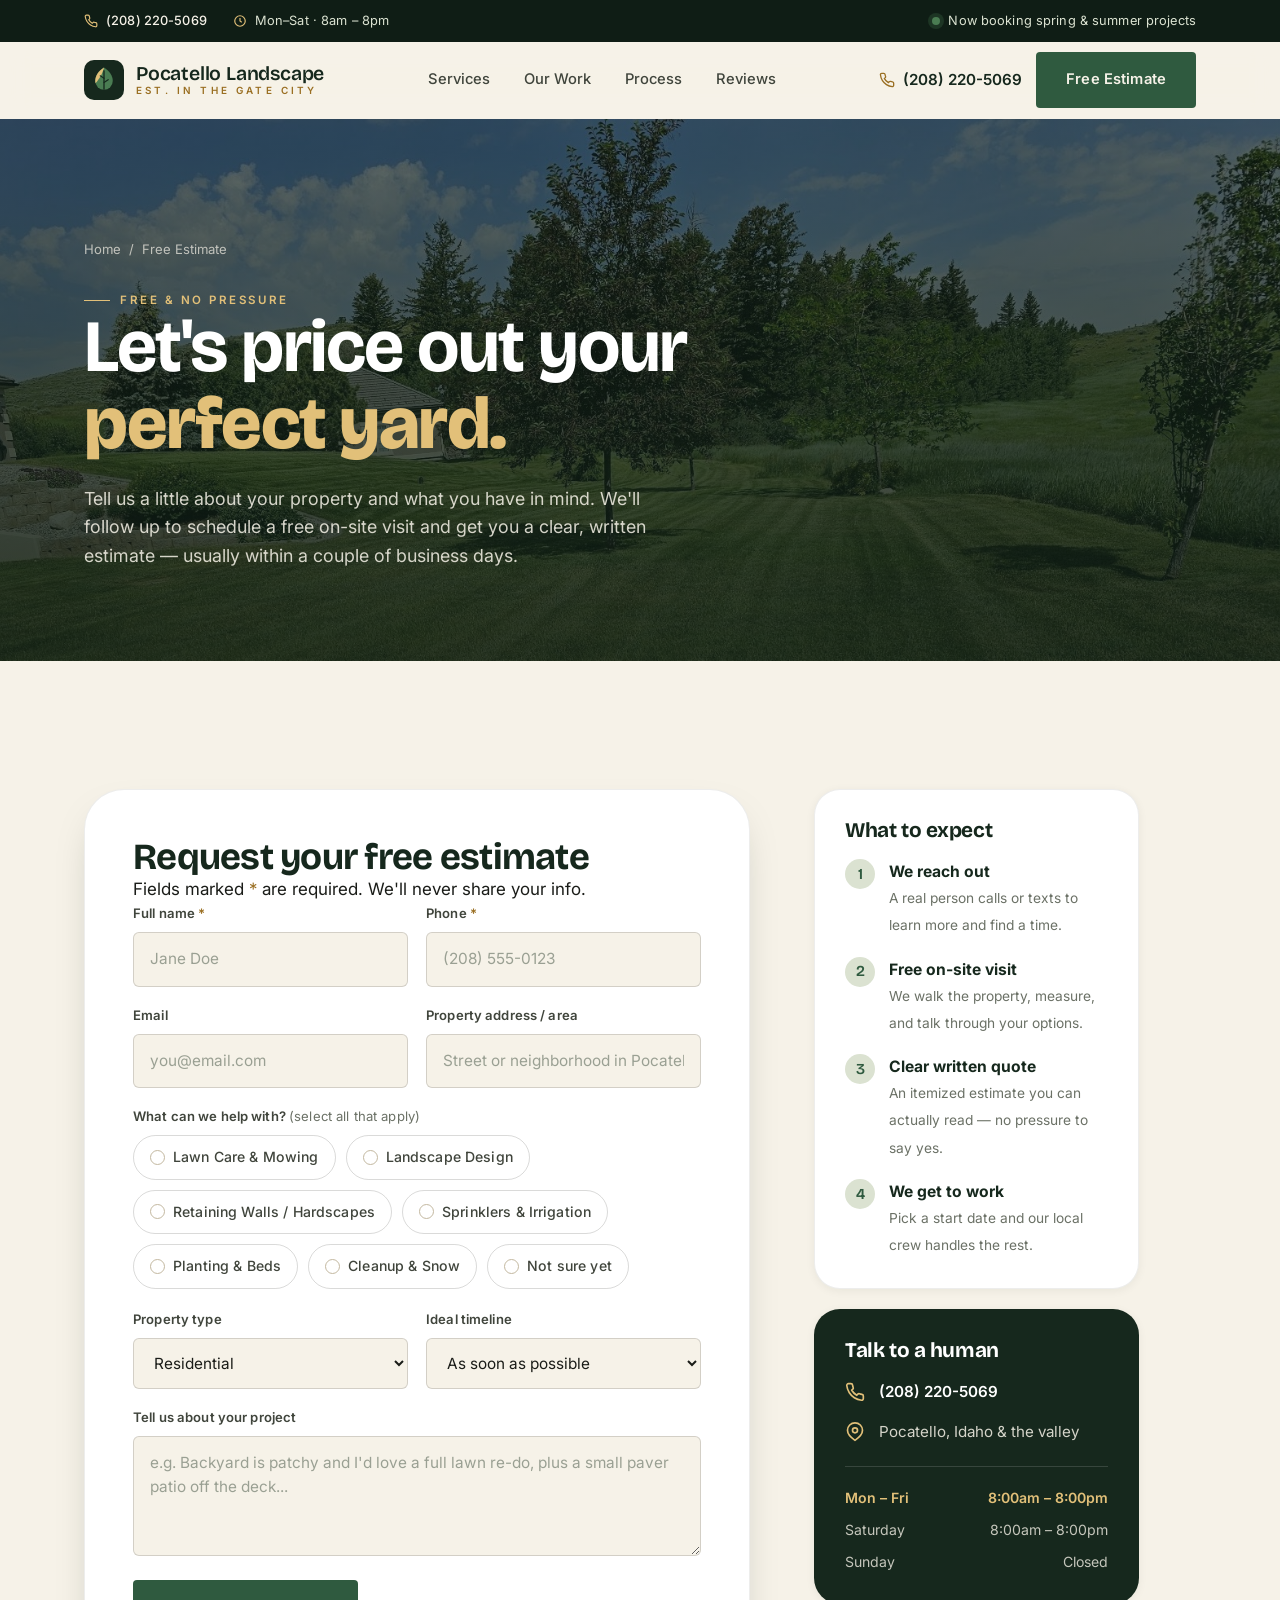
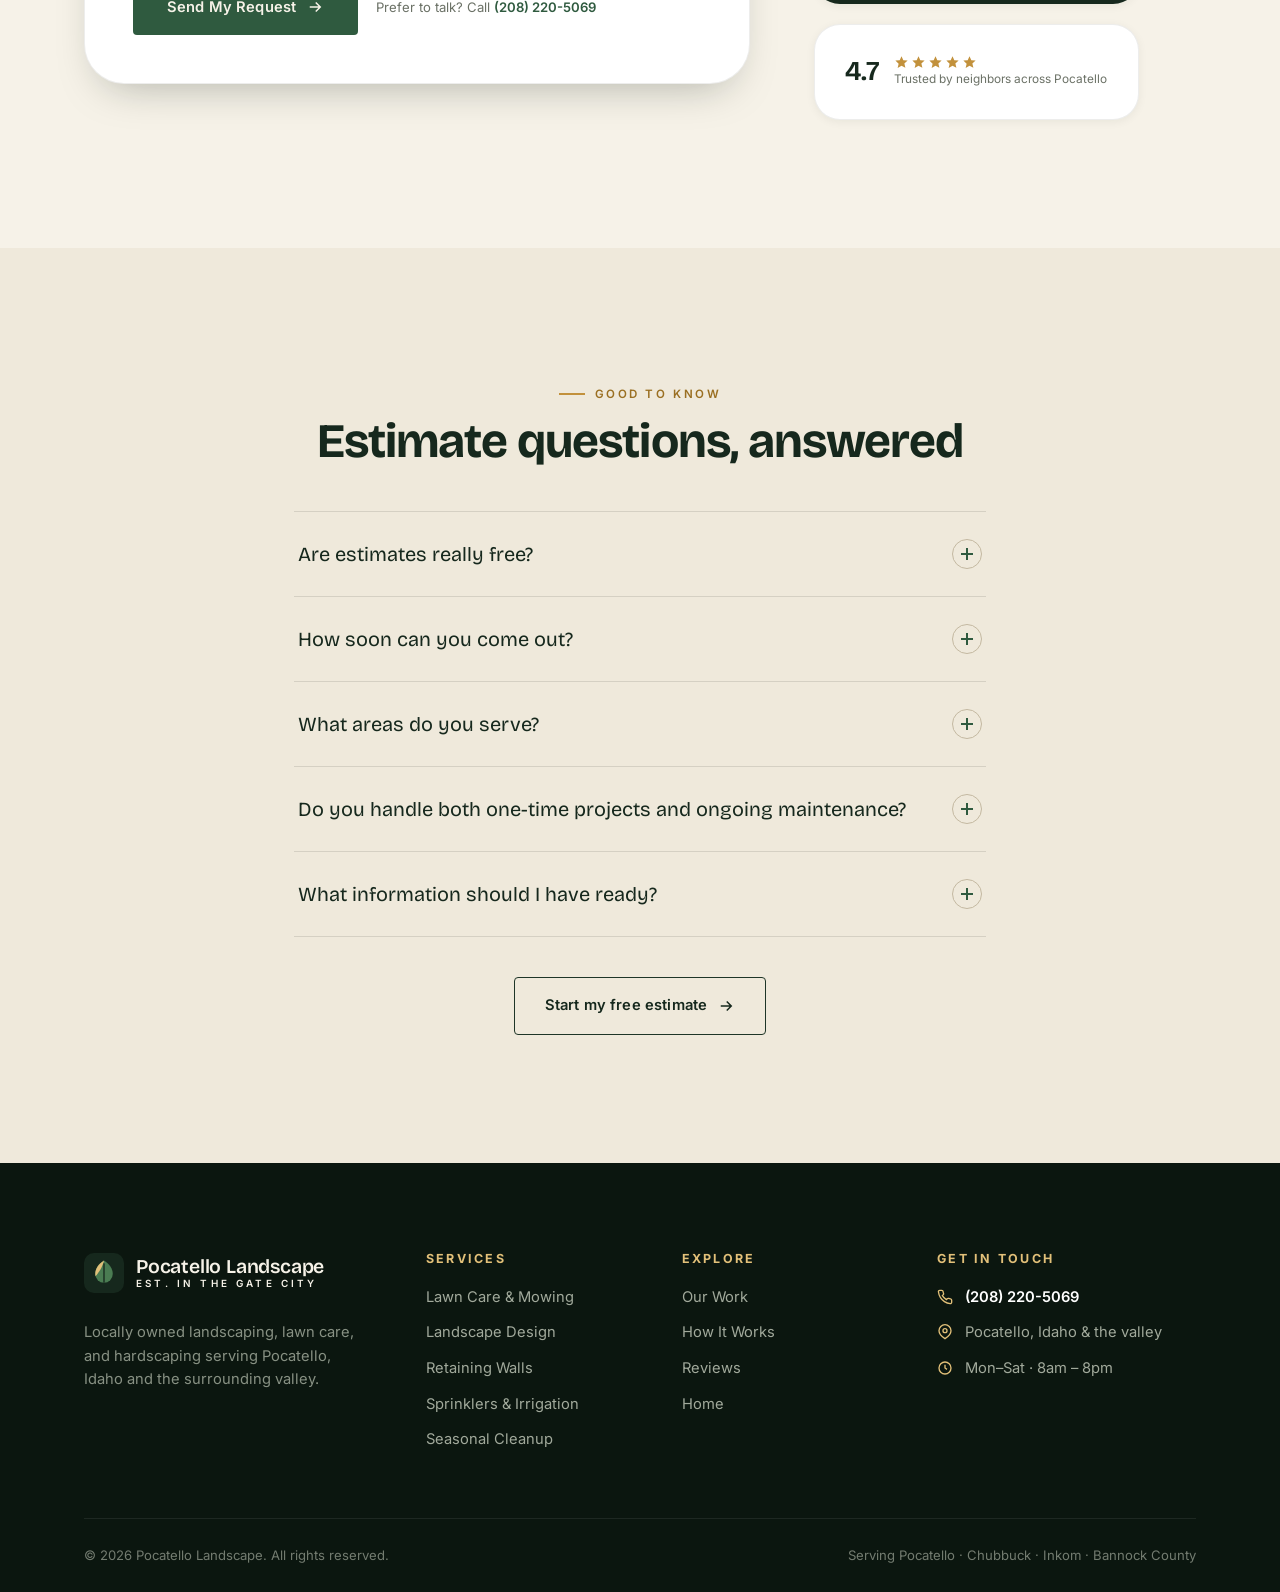
==== commit b67da8b6: "Redesign: bold minimalist type-led direction - Switch display font Fraunces -> Bricolage Grotesque, " ====
--- a/estimates.html
+++ b/estimates.html
@@ -19,7 +19,7 @@
 <meta name="twitter:image" content="https://gcwebdesigner1-sudo.github.io/pocatello-landscape/assets/foothills.jpg">
 <link rel="preconnect" href="https://fonts.googleapis.com">
 <link rel="preconnect" href="https://fonts.gstatic.com" crossorigin>
-<link href="https://fonts.googleapis.com/css2?family=Fraunces:ital,opsz,wght@0,9..144,400;0,9..144,500;0,9..144,600;1,9..144,400;1,9..144,500;1,9..144,600&family=Inter:wght@400;500;600;700&display=swap" rel="stylesheet">
+<link href="https://fonts.googleapis.com/css2?family=Bricolage+Grotesque:opsz,wght@12..96,500;12..96,600;12..96,700;12..96,800&family=Inter:wght@400;500;600;700&display=swap" rel="stylesheet">
 <link rel="stylesheet" href="styles.css">
 <link rel="icon" href="data:image/svg+xml,%3Csvg xmlns='http://www.w3.org/2000/svg' viewBox='0 0 32 32'%3E%3Crect width='32' height='32' rx='7' fill='%230f1d15'/%3E%3Cpath d='M16 6c-5 3-7 7-7 11a7 7 0 0 0 14 0c0-4-2-8-7-11z' fill='%23c2913c'/%3E%3Cpath d='M16 9v14' stroke='%230f1d15' stroke-width='1.4'/%3E%3C/svg%3E">
 </head>
--- a/styles.css
+++ b/styles.css
@@ -41,7 +41,7 @@
   --maxw: 1240px;
   --gutter: clamp(20px, 5vw, 64px);
 
-  --ff-display: "Fraunces", Georgia, "Times New Roman", serif;
+  --ff-display: "Bricolage Grotesque", "Inter", -apple-system, BlinkMacSystemFont, sans-serif;
   --ff-sans: "Inter", -apple-system, BlinkMacSystemFont, "Segoe UI", sans-serif;
 
   --ease: cubic-bezier(.22,.61,.36,1);
@@ -65,7 +65,10 @@
 a { color: inherit; text-decoration: none; }
 button { font: inherit; cursor: pointer; border: none; background: none; color: inherit; }
 ul { list-style: none; padding: 0; }
-h1,h2,h3,h4 { font-family: var(--ff-display); font-weight: 600; line-height: 1.04; letter-spacing: -.015em; font-optical-sizing: auto; }
+h1,h2,h3,h4 { font-family: var(--ff-display); font-weight: 700; line-height: 1.04; letter-spacing: -.02em; font-optical-sizing: auto; }
+/* No italics anywhere — emphasis comes from weight, size and tracking (easier to catch the eye). */
+em, i, .statement em { font-style: normal; }
+:is(h1,h2,h3,h4) em { font-style: normal; font-weight: 800; color: var(--brass-700); }
 
 /* ---------- accessibility ---------- */
 :focus-visible { outline: 2.5px solid var(--brass); outline-offset: 3px; border-radius: 4px; }
@@ -93,18 +96,20 @@
 /* ---------- buttons ---------- */
 .btn {
   display: inline-flex; align-items: center; gap: 10px;
-  padding: 15px 26px; border-radius: 100px;
-  font-weight: 600; font-size: .96rem; letter-spacing: .01em;
-  transition: transform .35s var(--ease), background .35s var(--ease), color .35s var(--ease), box-shadow .35s var(--ease);
-  will-change: transform;
+  padding: 16px 30px; border-radius: 4px;
+  font-weight: 600; font-size: .92rem; letter-spacing: .01em;
+  transition: transform .3s var(--ease), background .3s var(--ease), color .3s var(--ease), border-color .3s var(--ease);
 }
 .btn svg { width: 18px; height: 18px; }
-.btn-primary { background: var(--brass); color: var(--pine-950); box-shadow: 0 12px 30px -12px rgba(194,145,60,.7); }
-.btn-primary:hover { background: var(--brass-300); transform: translateY(-2px); }
+/* Flat, high-contrast buttons — no gradients or glows */
+.btn-primary { background: var(--forest); color: var(--cream); }
+.btn-primary:hover { background: var(--pine-900); transform: translateY(-2px); }
+.btn-hero { background: var(--cream); color: var(--pine-950); }
+.btn-hero:hover { background: #fff; transform: translateY(-2px); }
 .btn-dark { background: var(--pine-800); color: var(--cream); }
 .btn-dark:hover { background: var(--pine-950); transform: translateY(-2px); }
-.btn-ghost { border: 1.5px solid rgba(246,242,232,.35); color: var(--cream); }
-.btn-ghost:hover { border-color: var(--cream); background: rgba(246,242,232,.08); }
+.btn-ghost { border: 1.5px solid rgba(246,242,232,.4); color: var(--cream); }
+.btn-ghost:hover { border-color: var(--cream); background: rgba(246,242,232,.1); }
 .btn-outline { border: 1.5px solid var(--pine-800); color: var(--pine-900); }
 .btn-outline:hover { background: var(--pine-900); color: var(--cream); transform: translateY(-2px); }
 
@@ -187,25 +192,40 @@
 .menu-overlay { position: fixed; inset: 0; background: rgba(15,29,21,.5); opacity: 0; visibility: hidden; transition:.4s var(--ease); z-index: 150; }
 body.menu-open .menu-overlay { opacity: 1; visibility: visible; }
 
-/* ================= HERO ================= */
-.hero { position: relative; min-height: min(92vh, 900px); display: flex; align-items: flex-end; color: var(--cream); overflow: hidden; }
+/* ================= HERO (centered, type-led) ================= */
+.hero { position: relative; min-height: 100svh; display: flex; align-items: center; justify-content: center; text-align: center; color: var(--cream); overflow: hidden; }
 .hero-media { position: absolute; inset: 0; z-index: 0; }
 .hero-media img { width: 100%; height: 100%; object-fit: cover; transform: scale(1.06); will-change: transform; }
 .hero-media::after {
   content:""; position: absolute; inset: 0;
   background:
-    linear-gradient(180deg, rgba(15,29,21,.35) 0%, rgba(15,29,21,.05) 30%, rgba(15,29,21,.55) 78%, rgba(15,29,21,.92) 100%),
-    linear-gradient(95deg, rgba(15,29,21,.6) 0%, rgba(15,29,21,.1) 55%, transparent 100%);
-}
-.hero-inner { position: relative; z-index: 2; width: 100%; padding-bottom: clamp(48px, 8vw, 96px); padding-top: 120px; }
-.hero h1 {
-  font-size: clamp(2.7rem, 7vw, 5.6rem); font-weight: 600; color: #fff; max-width: 15ch;
-  text-shadow: 0 2px 40px rgba(0,0,0,.35);
-}
-.hero h1 em { font-style: italic; color: var(--brass-300); font-weight: 500; }
-.hero .hero-sub { margin-top: 26px; max-width: 46ch; font-size: clamp(1.05rem, 1.7vw, 1.28rem); color: rgba(246,242,232,.9); }
-.hero-actions { margin-top: 38px; display: flex; flex-wrap: wrap; gap: 14px; align-items: center; }
-.hero-trust { margin-top: 40px; display: flex; flex-wrap: wrap; gap: 28px; align-items: center; padding-top: 28px; border-top: 1px solid rgba(246,242,232,.18); }
+    linear-gradient(180deg, rgba(11,20,14,.55) 0%, rgba(11,20,14,.32) 45%, rgba(11,20,14,.62) 100%),
+    radial-gradient(120% 90% at 50% 42%, transparent 30%, rgba(11,20,14,.55) 100%);
+}
+.hero-inner { position: relative; z-index: 2; width: 100%; max-width: 1100px; padding: 130px var(--gutter) 120px; display: flex; flex-direction: column; align-items: center; }
+.hero-kicker {
+  font-size: clamp(.66rem, 1.1vw, .8rem); font-weight: 600; letter-spacing: .42em; text-transform: uppercase;
+  color: var(--brass-300); margin-bottom: clamp(20px, 3vw, 34px);
+}
+.hero-title { display: flex; flex-direction: column; align-items: center; line-height: .82; }
+.hero-title .ht-main {
+  font-family: var(--ff-display); font-weight: 800; text-transform: uppercase;
+  font-size: clamp(3.6rem, 15.5vw, 15rem); letter-spacing: -.035em; color: #fff;
+  text-shadow: 0 6px 60px rgba(0,0,0,.4);
+}
+.hero-title .ht-sub {
+  font-family: var(--ff-display); font-weight: 600; text-transform: uppercase;
+  font-size: clamp(1rem, 3.4vw, 2.4rem); letter-spacing: .48em; padding-left: .48em;
+  color: var(--cream); margin-top: clamp(6px, 1.4vw, 16px);
+}
+.hero-place {
+  display: inline-flex; align-items: center; gap: 16px; margin-top: clamp(26px, 4vw, 40px);
+  font-size: clamp(.72rem, 1.3vw, .9rem); font-weight: 600; letter-spacing: .34em; text-transform: uppercase;
+  color: rgba(246,242,232,.82);
+}
+.hero-place .ln { width: clamp(28px, 6vw, 60px); height: 1.5px; background: var(--brass); }
+.hero-actions { margin-top: clamp(38px, 5vw, 54px); display: flex; flex-wrap: wrap; gap: 14px; align-items: center; justify-content: center; }
+.hero-trust { margin-top: 40px; display: flex; flex-wrap: wrap; gap: 28px; align-items: center; justify-content: center; padding-top: 28px; border-top: 1px solid rgba(246,242,232,.18); }
 .trust-item { display: flex; align-items: center; gap: 12px; }
 .trust-item .stars { display: flex; gap: 2px; color: var(--brass-300); }
 .trust-item .stars svg { width: 16px; height: 16px; }
@@ -219,20 +239,23 @@
 @keyframes cue { 0%,100%{ transform: scaleY(.4); opacity:.4; transform-origin: top;} 50%{ transform: scaleY(1); opacity:1; transform-origin: top;} }
 @media (max-width: 940px){ .scroll-cue { display: none; } }
 
-/* ================= marquee ================= */
-.marquee { background: var(--pine-950); color: var(--sage-tint); overflow: hidden; border-block: 1px solid rgba(255,255,255,.06); }
-.marquee-track { display: flex; gap: 0; white-space: nowrap; animation: marquee 32s linear infinite; }
-.marquee:hover .marquee-track { animation-play-state: paused; }
-.marquee-item { display: inline-flex; align-items: center; gap: 18px; padding: 20px 34px; font-family: var(--ff-display); font-size: 1.15rem; font-style: italic; color: var(--cream); }
-.marquee-item span.d { color: var(--brass); font-style: normal; font-size: .8rem; }
-@keyframes marquee { to { transform: translateX(-50%); } }
+/* ================= service strip ================= */
+.strip { background: var(--pine-950); color: var(--sage-tint); }
+.strip-row { display: flex; flex-wrap: wrap; align-items: center; justify-content: center; gap: 14px 0; padding-block: 26px; }
+.strip-row span {
+  position: relative; padding: 0 clamp(16px, 3vw, 40px);
+  font-size: .78rem; font-weight: 600; letter-spacing: .16em; text-transform: uppercase; color: var(--sage-tint);
+  white-space: nowrap;
+}
+.strip-row span:not(:last-child)::after { content:""; position: absolute; right: 0; top: 50%; width: 4px; height: 4px; border-radius: 50%; background: var(--brass); transform: translateY(-50%); }
+@media (max-width: 620px){ .strip-row span { font-size: .68rem; padding: 0 12px; } .strip-row span::after { display: none; } }
 
 /* ================= intro / statement ================= */
 .intro { background: var(--cream); }
 .intro-grid { display: grid; grid-template-columns: 1fr 1.15fr; gap: clamp(32px, 6vw, 90px); align-items: start; }
 .intro-grid .col-a { position: sticky; top: 110px; }
 .intro h2 { font-size: clamp(2rem, 4.4vw, 3.4rem); color: var(--pine-900); }
-.intro h2 em { font-style: italic; color: var(--forest); }
+.intro h2 em { font-style: normal; color: var(--forest); }
 .statement { font-family: var(--ff-display); font-weight: 400; font-size: clamp(1.5rem, 2.7vw, 2.15rem); line-height: 1.32; color: var(--ink); letter-spacing: -.01em; }
 .statement strong { color: var(--forest); font-weight: 600; }
 .intro-facts { margin-top: 40px; display: grid; grid-template-columns: repeat(3,1fr); gap: 18px; }
@@ -244,27 +267,22 @@
 
 /* ================= services ================= */
 .services { background: var(--pine-950); color: var(--cream); position: relative; }
-.services::before {
-  content:""; position:absolute; inset:0; opacity:.5; pointer-events:none;
-  background-image: radial-gradient(rgba(255,255,255,.04) 1px, transparent 1px);
-  background-size: 22px 22px;
-}
 .services .wrap { position: relative; }
 .svc-head { display: flex; align-items: flex-end; justify-content: space-between; gap: 30px; flex-wrap: wrap; margin-bottom: 54px; }
 .svc-head h2 { font-size: clamp(2rem, 4.6vw, 3.5rem); color: #fff; max-width: 16ch; }
-.svc-head h2 em { font-style: italic; color: var(--brass-300); }
+.svc-head h2 em { font-style: normal; color: var(--brass-300); }
 .svc-head p { max-width: 34ch; color: rgba(246,242,232,.72); }
 .svc-grid { display: grid; grid-template-columns: repeat(3, 1fr); gap: 20px; }
 .svc-card {
-  position: relative; padding: 34px 30px 30px; border-radius: var(--r-lg);
-  background: linear-gradient(180deg, rgba(255,255,255,.05), rgba(255,255,255,.02));
-  border: 1px solid rgba(255,255,255,.09);
-  overflow: hidden; transition: transform .5s var(--ease), border-color .5s var(--ease), background .5s var(--ease);
-}
-.svc-card::after { content:""; position:absolute; left:0; top:0; height:3px; width:0; background: var(--brass); transition: width .5s var(--ease); }
-.svc-card:hover { transform: translateY(-6px); border-color: rgba(226,192,121,.45); background: linear-gradient(180deg, rgba(255,255,255,.08), rgba(255,255,255,.03)); }
+  position: relative; padding: 36px 32px 32px; border-radius: 6px;
+  background: rgba(255,255,255,.025);
+  border: 1px solid rgba(255,255,255,.1);
+  overflow: hidden; transition: transform .4s var(--ease), border-color .4s var(--ease), background .4s var(--ease);
+}
+.svc-card::after { content:""; position:absolute; left:0; bottom:0; height:2px; width:0; background: var(--brass); transition: width .5s var(--ease); }
+.svc-card:hover { transform: translateY(-5px); border-color: rgba(226,192,121,.4); background: rgba(255,255,255,.05); }
 .svc-card:hover::after { width: 100%; }
-.svc-ic { width: 54px; height: 54px; border-radius: 14px; display: grid; place-items: center; background: rgba(226,192,121,.12); border: 1px solid rgba(226,192,121,.28); margin-bottom: 22px; }
+.svc-ic { width: 52px; height: 52px; border-radius: 8px; display: grid; place-items: center; background: rgba(226,192,121,.1); border: 1px solid rgba(226,192,121,.26); margin-bottom: 24px; }
 .svc-ic svg { width: 28px; height: 28px; color: var(--brass-300); stroke-width: 1.5; }
 .svc-card h3 { font-size: 1.4rem; color: #fff; margin-bottom: 10px; }
 .svc-card p { font-size: .95rem; color: rgba(246,242,232,.72); }
@@ -287,7 +305,7 @@
 .feature-media .fm-badge .bt strong { font-family: var(--ff-display); font-size: 1.05rem; color: var(--pine-900); display: block; }
 .feature-media .fm-badge .bt span { font-size: .8rem; color: var(--muted); }
 .feature h2 { font-size: clamp(2rem, 4.2vw, 3.2rem); color: var(--pine-900); margin-bottom: 22px; }
-.feature h2 em { font-style: italic; color: var(--forest); }
+.feature h2 em { font-style: normal; color: var(--forest); }
 .feature .lead { margin-bottom: 26px; }
 .check-list { display: grid; gap: 14px; }
 .check-list li { display: flex; gap: 14px; align-items: flex-start; }
@@ -302,7 +320,7 @@
 .work-head { text-align: center; max-width: 640px; margin: 0 auto 54px; }
 .work-head .eyebrow { justify-content: center; }
 .work-head h2 { font-size: clamp(2rem, 4.6vw, 3.4rem); color: var(--pine-900); margin-top: 16px; }
-.work-head h2 em { font-style: italic; color: var(--forest); }
+.work-head h2 em { font-style: normal; color: var(--forest); }
 .gallery { display: grid; grid-template-columns: repeat(12, 1fr); gap: 16px; grid-auto-rows: 180px; }
 .gal { position: relative; overflow: hidden; border-radius: var(--r-md); box-shadow: var(--shadow-sm); }
 .gal img { width: 100%; height: 100%; object-fit: cover; transition: transform 1s var(--ease); }
@@ -330,7 +348,7 @@
 .process .wrap { position: relative; }
 .process-head { max-width: 620px; margin-bottom: 60px; }
 .process-head h2 { font-size: clamp(2rem, 4.6vw, 3.4rem); color:#fff; margin-top: 16px; }
-.process-head h2 em { font-style: italic; color: var(--brass-300); }
+.process-head h2 em { font-style: normal; color: var(--brass-300); }
 .steps { display: grid; grid-template-columns: repeat(4,1fr); gap: 22px; }
 .step { position: relative; padding-top: 34px; border-top: 1px solid rgba(255,255,255,.14); }
 .step .sn { font-family: var(--ff-display); font-size: 3rem; font-weight: 500; color: var(--brass-300); line-height: 1; margin-bottom: 18px; }
@@ -347,7 +365,7 @@
 .band-media::after { content:""; position:absolute; inset:0; background: linear-gradient(180deg, rgba(15,29,21,.82), rgba(15,29,21,.7)); }
 .band .wrap { position: relative; z-index: 2; padding-block: clamp(70px, 9vw, 120px); }
 .band h2 { font-size: clamp(1.8rem, 4vw, 3rem); color:#fff; max-width: 22ch; margin: 0 auto; }
-.band h2 em { font-style: italic; color: var(--brass-300); }
+.band h2 em { font-style: normal; color: var(--brass-300); }
 .band-stats { margin-top: 50px; display: flex; justify-content: center; flex-wrap: wrap; gap: clamp(30px, 6vw, 80px); }
 .band-stat .bn { font-family: var(--ff-display); font-size: clamp(2.4rem, 5vw, 3.6rem); font-weight: 600; color:#fff; line-height:1; }
 .band-stat .bl { margin-top: 10px; font-size: .82rem; letter-spacing: .14em; text-transform: uppercase; color: var(--brass-300); }
@@ -356,7 +374,7 @@
 .reviews { background: var(--cream-2); }
 .rev-head { display: flex; align-items: flex-end; justify-content: space-between; gap: 24px; flex-wrap: wrap; margin-bottom: 46px; }
 .rev-head h2 { font-size: clamp(2rem, 4.4vw, 3.2rem); color: var(--pine-900); margin-top: 14px; }
-.rev-head h2 em { font-style: italic; color: var(--forest); }
+.rev-head h2 em { font-style: normal; color: var(--forest); }
 .google-badge { display: inline-flex; align-items: center; gap: 14px; background: var(--white); border: 1px solid rgba(26,28,24,.08); border-radius: 100px; padding: 12px 22px; box-shadow: var(--shadow-sm); }
 .google-badge .g-score { font-family: var(--ff-display); font-size: 1.7rem; font-weight: 600; color: var(--pine-900); line-height: 1; }
 .google-badge .g-stars { display: flex; gap: 2px; color: var(--brass); }
@@ -376,10 +394,9 @@
 
 /* ================= CTA ================= */
 .cta { background: var(--pine-950); color: var(--cream); position: relative; overflow: hidden; }
-.cta::before { content:""; position:absolute; right:-120px; top:-120px; width: 420px; height: 420px; border-radius:50%; background: radial-gradient(circle, rgba(74,124,82,.35), transparent 70%); }
 .cta .wrap { position: relative; display: grid; grid-template-columns: 1.2fr .8fr; gap: 50px; align-items: center; }
 .cta h2 { font-size: clamp(2.1rem, 5vw, 3.8rem); color:#fff; }
-.cta h2 em { font-style: italic; color: var(--brass-300); }
+.cta h2 em { font-style: normal; color: var(--brass-300); }
 .cta p { margin-top: 18px; color: rgba(246,242,232,.8); max-width: 44ch; }
 .cta-actions { display: flex; flex-direction: column; gap: 16px; }
 .cta-actions .btn { justify-content: center; padding: 18px 28px; font-size: 1rem; }
@@ -387,6 +404,20 @@
 .cta-actions .call-big svg { width: 22px; height: 22px; color: var(--brass-300); }
 .cta-actions .sub { text-align: center; font-size: .82rem; color: rgba(246,242,232,.6); }
 @media (max-width: 820px){ .cta .wrap { grid-template-columns: 1fr; gap: 30px; } }
+
+/* ================= placemark (big POCATELLO) ================= */
+.placemark { background: var(--cream); text-align: center; padding-block: clamp(56px, 8vw, 96px); overflow: hidden; }
+.placemark .pm-word {
+  font-family: var(--ff-display); font-weight: 800; text-transform: uppercase;
+  font-size: clamp(3.4rem, 17vw, 15rem); line-height: .82; letter-spacing: -.04em;
+  color: var(--pine-900);
+}
+.placemark .pm-sub {
+  display: inline-flex; align-items: center; gap: 16px; margin-top: 22px;
+  font-size: clamp(.7rem, 1.3vw, .84rem); font-weight: 600; letter-spacing: .28em; text-transform: uppercase; color: var(--muted);
+}
+.placemark .pm-sub .ln { width: clamp(24px, 5vw, 48px); height: 1.5px; background: var(--brass); }
+@media (max-width: 560px){ .placemark .pm-sub { gap: 10px; letter-spacing: .18em; } }
 
 /* ================= footer ================= */
 .footer { background: #0b160f; color: var(--sage-tint); padding-top: clamp(60px, 8vw, 90px); }
@@ -428,7 +459,7 @@
 .page-hero .crumbs { font-size: .82rem; color: rgba(246,242,232,.7); margin-bottom: 22px; }
 .page-hero .crumbs a:hover { color: #fff; }
 .page-hero h1 { font-size: clamp(2.4rem, 6vw, 4.6rem); color:#fff; max-width: 18ch; }
-.page-hero h1 em { font-style: italic; color: var(--brass-300); }
+.page-hero h1 em { font-style: normal; color: var(--brass-300); }
 .page-hero p { margin-top: 22px; max-width: 52ch; color: rgba(246,242,232,.85); font-size: 1.12rem; }
 
 .est-main { background: var(--cream); }
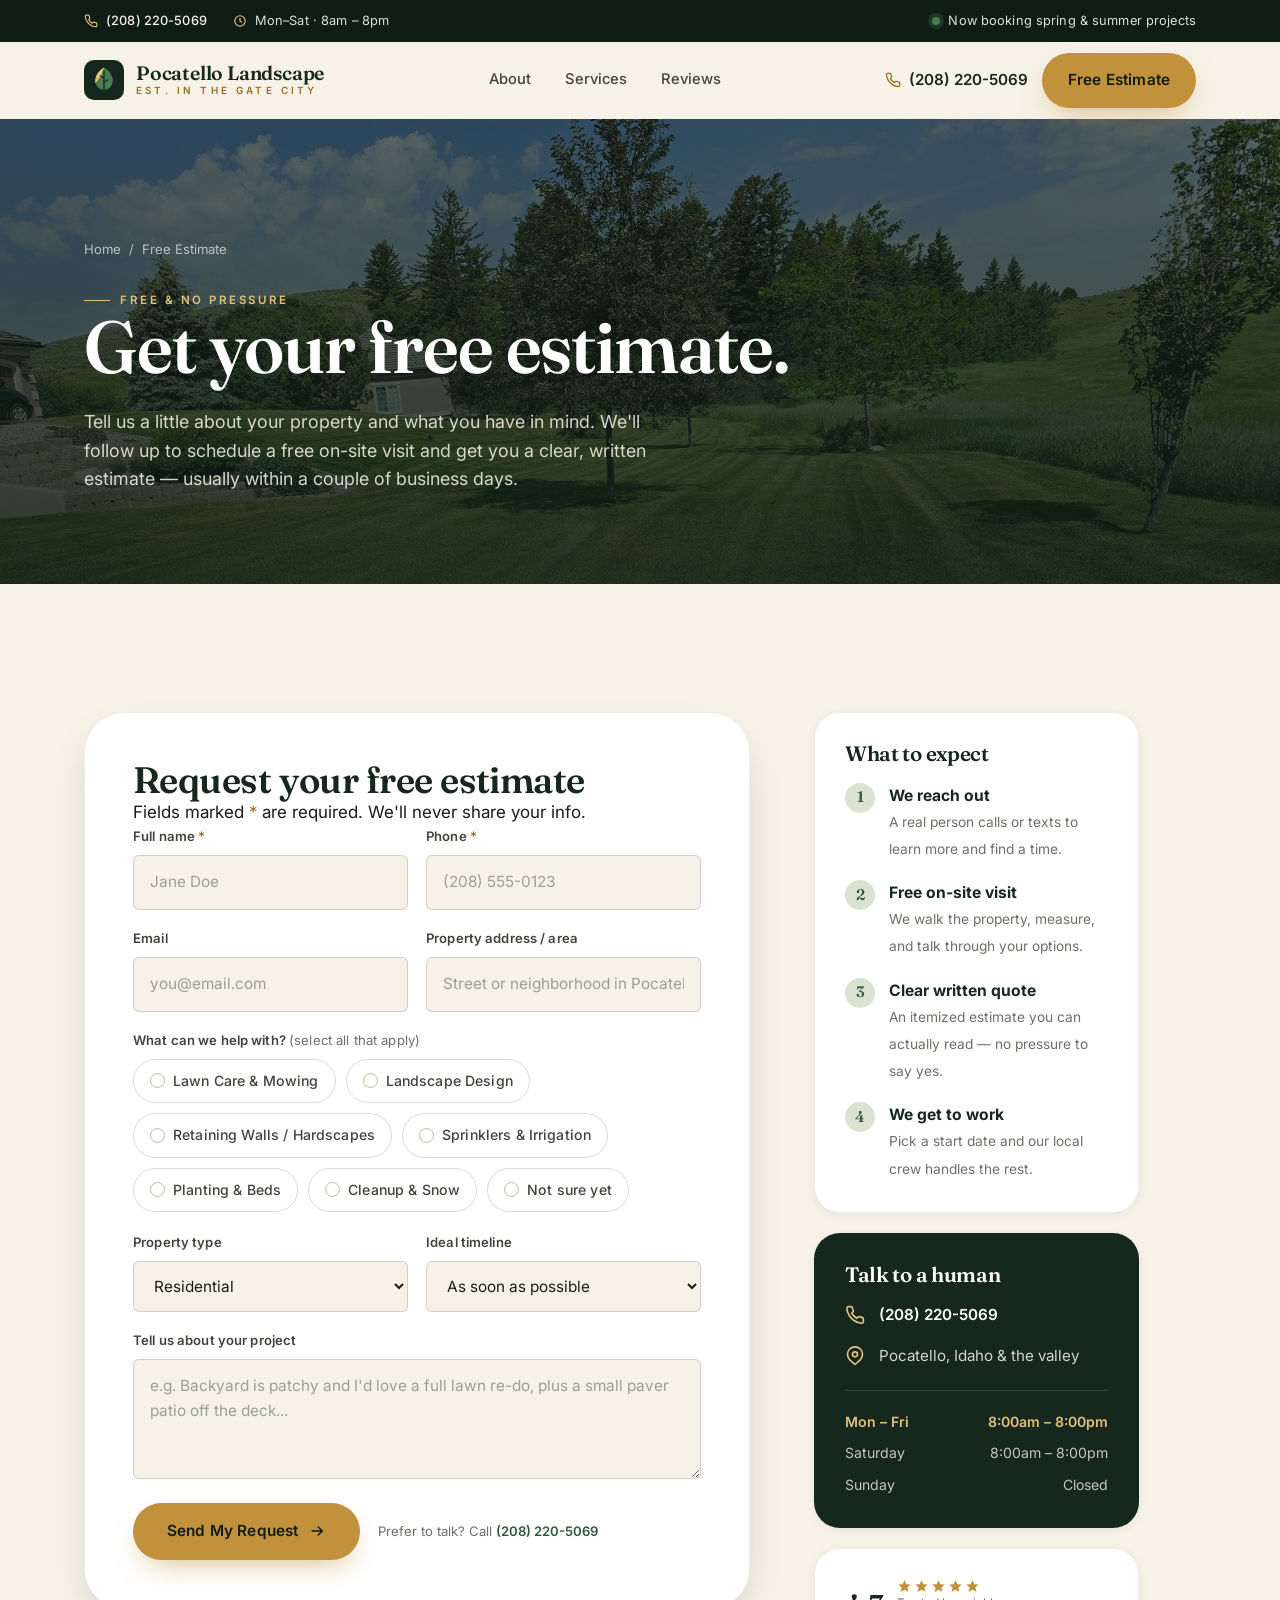
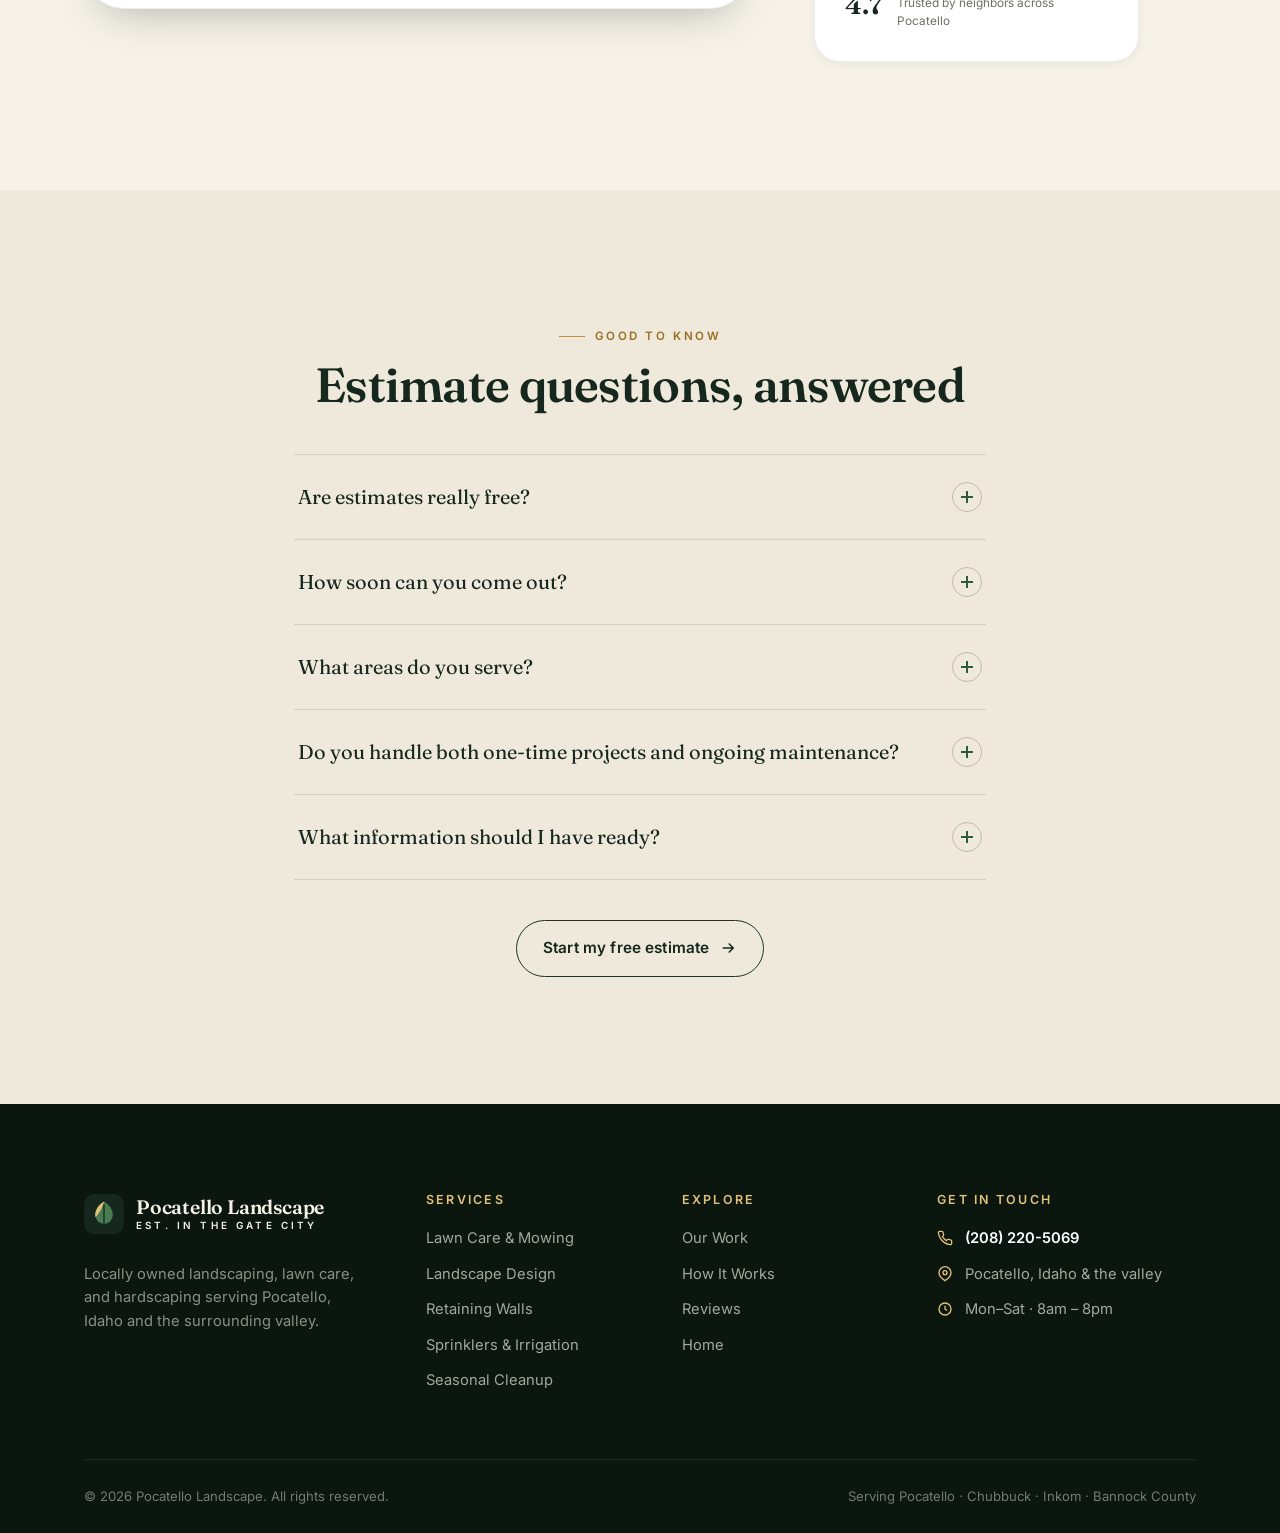
==== commit 64407180: "Rework to client layout: centered name hero, review CTA, image services - Revert to first-draft look" ====
--- a/estimates.html
+++ b/estimates.html
@@ -19,7 +19,7 @@
 <meta name="twitter:image" content="https://gcwebdesigner1-sudo.github.io/pocatello-landscape/assets/foothills.jpg">
 <link rel="preconnect" href="https://fonts.googleapis.com">
 <link rel="preconnect" href="https://fonts.gstatic.com" crossorigin>
-<link href="https://fonts.googleapis.com/css2?family=Bricolage+Grotesque:opsz,wght@12..96,500;12..96,600;12..96,700;12..96,800&family=Inter:wght@400;500;600;700&display=swap" rel="stylesheet">
+<link href="https://fonts.googleapis.com/css2?family=Fraunces:opsz,wght@9..144,400;9..144,500;9..144,600;9..144,700;9..144,900&family=Inter:wght@400;500;600;700&display=swap" rel="stylesheet">
 <link rel="stylesheet" href="styles.css">
 <link rel="icon" href="data:image/svg+xml,%3Csvg xmlns='http://www.w3.org/2000/svg' viewBox='0 0 32 32'%3E%3Crect width='32' height='32' rx='7' fill='%230f1d15'/%3E%3Cpath d='M16 6c-5 3-7 7-7 11a7 7 0 0 0 14 0c0-4-2-8-7-11z' fill='%23c2913c'/%3E%3Cpath d='M16 9v14' stroke='%230f1d15' stroke-width='1.4'/%3E%3C/svg%3E">
 </head>
@@ -29,9 +29,8 @@
 <!-- ============ MOBILE MENU ============ -->
 <div class="menu-overlay" data-close-menu></div>
 <nav class="mobile-menu" aria-label="Mobile">
+  <a href="index.html#about" data-close-menu>About</a>
   <a href="index.html#services" data-close-menu>Services</a>
-  <a href="index.html#work" data-close-menu>Our Work</a>
-  <a href="index.html#process" data-close-menu>Process</a>
   <a href="index.html#reviews" data-close-menu>Reviews</a>
   <div class="mm-foot">
     <a href="#estimate-form" class="btn btn-primary" data-close-menu>Get a Free Estimate</a>
@@ -75,9 +74,8 @@
       </span>
     </a>
     <nav class="nav-links" aria-label="Primary">
+      <a href="index.html#about" class="navlink">About</a>
       <a href="index.html#services" class="navlink">Services</a>
-      <a href="index.html#work" class="navlink">Our Work</a>
-      <a href="index.html#process" class="navlink">Process</a>
       <a href="index.html#reviews" class="navlink">Reviews</a>
     </nav>
     <div class="nav-cta">
@@ -97,7 +95,7 @@
   <div class="wrap">
     <div class="crumbs reveal"><a href="index.html">Home</a> &nbsp;/&nbsp; Free Estimate</div>
     <span class="eyebrow on-dark reveal">Free &amp; no pressure</span>
-    <h1 class="reveal d1">Let's price out your <em>perfect yard.</em></h1>
+    <h1 class="reveal d1">Get your free estimate.</h1>
     <p class="reveal d2">Tell us a little about your property and what you have in mind. We'll follow up to schedule a free on-site visit and get you a clear, written estimate — usually within a couple of business days.</p>
   </div>
 </section>
--- a/styles.css
+++ b/styles.css
@@ -41,7 +41,7 @@
   --maxw: 1240px;
   --gutter: clamp(20px, 5vw, 64px);
 
-  --ff-display: "Bricolage Grotesque", "Inter", -apple-system, BlinkMacSystemFont, sans-serif;
+  --ff-display: "Fraunces", Georgia, "Times New Roman", serif;
   --ff-sans: "Inter", -apple-system, BlinkMacSystemFont, "Segoe UI", sans-serif;
 
   --ease: cubic-bezier(.22,.61,.36,1);
@@ -65,10 +65,7 @@
 a { color: inherit; text-decoration: none; }
 button { font: inherit; cursor: pointer; border: none; background: none; color: inherit; }
 ul { list-style: none; padding: 0; }
-h1,h2,h3,h4 { font-family: var(--ff-display); font-weight: 700; line-height: 1.04; letter-spacing: -.02em; font-optical-sizing: auto; }
-/* No italics anywhere — emphasis comes from weight, size and tracking (easier to catch the eye). */
-em, i, .statement em { font-style: normal; }
-:is(h1,h2,h3,h4) em { font-style: normal; font-weight: 800; color: var(--brass-700); }
+h1,h2,h3,h4 { font-family: var(--ff-display); font-weight: 600; line-height: 1.04; letter-spacing: -.015em; font-optical-sizing: auto; }
 
 /* ---------- accessibility ---------- */
 :focus-visible { outline: 2.5px solid var(--brass); outline-offset: 3px; border-radius: 4px; }
@@ -96,20 +93,18 @@
 /* ---------- buttons ---------- */
 .btn {
   display: inline-flex; align-items: center; gap: 10px;
-  padding: 16px 30px; border-radius: 4px;
-  font-weight: 600; font-size: .92rem; letter-spacing: .01em;
-  transition: transform .3s var(--ease), background .3s var(--ease), color .3s var(--ease), border-color .3s var(--ease);
+  padding: 15px 26px; border-radius: 100px;
+  font-weight: 600; font-size: .96rem; letter-spacing: .01em;
+  transition: transform .35s var(--ease), background .35s var(--ease), color .35s var(--ease), box-shadow .35s var(--ease);
+  will-change: transform;
 }
 .btn svg { width: 18px; height: 18px; }
-/* Flat, high-contrast buttons — no gradients or glows */
-.btn-primary { background: var(--forest); color: var(--cream); }
-.btn-primary:hover { background: var(--pine-900); transform: translateY(-2px); }
-.btn-hero { background: var(--cream); color: var(--pine-950); }
-.btn-hero:hover { background: #fff; transform: translateY(-2px); }
+.btn-primary { background: var(--brass); color: var(--pine-950); box-shadow: 0 12px 30px -12px rgba(194,145,60,.7); }
+.btn-primary:hover { background: var(--brass-300); transform: translateY(-2px); }
 .btn-dark { background: var(--pine-800); color: var(--cream); }
 .btn-dark:hover { background: var(--pine-950); transform: translateY(-2px); }
-.btn-ghost { border: 1.5px solid rgba(246,242,232,.4); color: var(--cream); }
-.btn-ghost:hover { border-color: var(--cream); background: rgba(246,242,232,.1); }
+.btn-ghost { border: 1.5px solid rgba(246,242,232,.35); color: var(--cream); }
+.btn-ghost:hover { border-color: var(--cream); background: rgba(246,242,232,.08); }
 .btn-outline { border: 1.5px solid var(--pine-800); color: var(--pine-900); }
 .btn-outline:hover { background: var(--pine-900); color: var(--cream); transform: translateY(-2px); }
 
@@ -192,40 +187,25 @@
 .menu-overlay { position: fixed; inset: 0; background: rgba(15,29,21,.5); opacity: 0; visibility: hidden; transition:.4s var(--ease); z-index: 150; }
 body.menu-open .menu-overlay { opacity: 1; visibility: visible; }
 
-/* ================= HERO (centered, type-led) ================= */
-.hero { position: relative; min-height: 100svh; display: flex; align-items: center; justify-content: center; text-align: center; color: var(--cream); overflow: hidden; }
+/* ================= HERO ================= */
+.hero { position: relative; min-height: min(92vh, 900px); display: flex; align-items: flex-end; color: var(--cream); overflow: hidden; }
 .hero-media { position: absolute; inset: 0; z-index: 0; }
 .hero-media img { width: 100%; height: 100%; object-fit: cover; transform: scale(1.06); will-change: transform; }
 .hero-media::after {
   content:""; position: absolute; inset: 0;
   background:
-    linear-gradient(180deg, rgba(11,20,14,.55) 0%, rgba(11,20,14,.32) 45%, rgba(11,20,14,.62) 100%),
-    radial-gradient(120% 90% at 50% 42%, transparent 30%, rgba(11,20,14,.55) 100%);
-}
-.hero-inner { position: relative; z-index: 2; width: 100%; max-width: 1100px; padding: 130px var(--gutter) 120px; display: flex; flex-direction: column; align-items: center; }
-.hero-kicker {
-  font-size: clamp(.66rem, 1.1vw, .8rem); font-weight: 600; letter-spacing: .42em; text-transform: uppercase;
-  color: var(--brass-300); margin-bottom: clamp(20px, 3vw, 34px);
-}
-.hero-title { display: flex; flex-direction: column; align-items: center; line-height: .82; }
-.hero-title .ht-main {
-  font-family: var(--ff-display); font-weight: 800; text-transform: uppercase;
-  font-size: clamp(3.6rem, 15.5vw, 15rem); letter-spacing: -.035em; color: #fff;
-  text-shadow: 0 6px 60px rgba(0,0,0,.4);
-}
-.hero-title .ht-sub {
-  font-family: var(--ff-display); font-weight: 600; text-transform: uppercase;
-  font-size: clamp(1rem, 3.4vw, 2.4rem); letter-spacing: .48em; padding-left: .48em;
-  color: var(--cream); margin-top: clamp(6px, 1.4vw, 16px);
-}
-.hero-place {
-  display: inline-flex; align-items: center; gap: 16px; margin-top: clamp(26px, 4vw, 40px);
-  font-size: clamp(.72rem, 1.3vw, .9rem); font-weight: 600; letter-spacing: .34em; text-transform: uppercase;
-  color: rgba(246,242,232,.82);
-}
-.hero-place .ln { width: clamp(28px, 6vw, 60px); height: 1.5px; background: var(--brass); }
-.hero-actions { margin-top: clamp(38px, 5vw, 54px); display: flex; flex-wrap: wrap; gap: 14px; align-items: center; justify-content: center; }
-.hero-trust { margin-top: 40px; display: flex; flex-wrap: wrap; gap: 28px; align-items: center; justify-content: center; padding-top: 28px; border-top: 1px solid rgba(246,242,232,.18); }
+    linear-gradient(180deg, rgba(15,29,21,.35) 0%, rgba(15,29,21,.05) 30%, rgba(15,29,21,.55) 78%, rgba(15,29,21,.92) 100%),
+    linear-gradient(95deg, rgba(15,29,21,.6) 0%, rgba(15,29,21,.1) 55%, transparent 100%);
+}
+.hero-inner { position: relative; z-index: 2; width: 100%; padding-bottom: clamp(48px, 8vw, 96px); padding-top: 120px; }
+.hero h1 {
+  font-size: clamp(2.7rem, 7vw, 5.6rem); font-weight: 600; color: #fff; max-width: 15ch;
+  text-shadow: 0 2px 40px rgba(0,0,0,.35);
+}
+.hero h1 em { font-style: italic; color: var(--brass-300); font-weight: 500; }
+.hero .hero-sub { margin-top: 26px; max-width: 46ch; font-size: clamp(1.05rem, 1.7vw, 1.28rem); color: rgba(246,242,232,.9); }
+.hero-actions { margin-top: 38px; display: flex; flex-wrap: wrap; gap: 14px; align-items: center; }
+.hero-trust { margin-top: 40px; display: flex; flex-wrap: wrap; gap: 28px; align-items: center; padding-top: 28px; border-top: 1px solid rgba(246,242,232,.18); }
 .trust-item { display: flex; align-items: center; gap: 12px; }
 .trust-item .stars { display: flex; gap: 2px; color: var(--brass-300); }
 .trust-item .stars svg { width: 16px; height: 16px; }
@@ -239,23 +219,20 @@
 @keyframes cue { 0%,100%{ transform: scaleY(.4); opacity:.4; transform-origin: top;} 50%{ transform: scaleY(1); opacity:1; transform-origin: top;} }
 @media (max-width: 940px){ .scroll-cue { display: none; } }
 
-/* ================= service strip ================= */
-.strip { background: var(--pine-950); color: var(--sage-tint); }
-.strip-row { display: flex; flex-wrap: wrap; align-items: center; justify-content: center; gap: 14px 0; padding-block: 26px; }
-.strip-row span {
-  position: relative; padding: 0 clamp(16px, 3vw, 40px);
-  font-size: .78rem; font-weight: 600; letter-spacing: .16em; text-transform: uppercase; color: var(--sage-tint);
-  white-space: nowrap;
-}
-.strip-row span:not(:last-child)::after { content:""; position: absolute; right: 0; top: 50%; width: 4px; height: 4px; border-radius: 50%; background: var(--brass); transform: translateY(-50%); }
-@media (max-width: 620px){ .strip-row span { font-size: .68rem; padding: 0 12px; } .strip-row span::after { display: none; } }
+/* ================= marquee ================= */
+.marquee { background: var(--pine-950); color: var(--sage-tint); overflow: hidden; border-block: 1px solid rgba(255,255,255,.06); }
+.marquee-track { display: flex; gap: 0; white-space: nowrap; animation: marquee 32s linear infinite; }
+.marquee:hover .marquee-track { animation-play-state: paused; }
+.marquee-item { display: inline-flex; align-items: center; gap: 18px; padding: 20px 34px; font-family: var(--ff-display); font-size: 1.15rem; font-style: italic; color: var(--cream); }
+.marquee-item span.d { color: var(--brass); font-style: normal; font-size: .8rem; }
+@keyframes marquee { to { transform: translateX(-50%); } }
 
 /* ================= intro / statement ================= */
 .intro { background: var(--cream); }
 .intro-grid { display: grid; grid-template-columns: 1fr 1.15fr; gap: clamp(32px, 6vw, 90px); align-items: start; }
 .intro-grid .col-a { position: sticky; top: 110px; }
 .intro h2 { font-size: clamp(2rem, 4.4vw, 3.4rem); color: var(--pine-900); }
-.intro h2 em { font-style: normal; color: var(--forest); }
+.intro h2 em { font-style: italic; color: var(--forest); }
 .statement { font-family: var(--ff-display); font-weight: 400; font-size: clamp(1.5rem, 2.7vw, 2.15rem); line-height: 1.32; color: var(--ink); letter-spacing: -.01em; }
 .statement strong { color: var(--forest); font-weight: 600; }
 .intro-facts { margin-top: 40px; display: grid; grid-template-columns: repeat(3,1fr); gap: 18px; }
@@ -267,22 +244,27 @@
 
 /* ================= services ================= */
 .services { background: var(--pine-950); color: var(--cream); position: relative; }
+.services::before {
+  content:""; position:absolute; inset:0; opacity:.5; pointer-events:none;
+  background-image: radial-gradient(rgba(255,255,255,.04) 1px, transparent 1px);
+  background-size: 22px 22px;
+}
 .services .wrap { position: relative; }
 .svc-head { display: flex; align-items: flex-end; justify-content: space-between; gap: 30px; flex-wrap: wrap; margin-bottom: 54px; }
 .svc-head h2 { font-size: clamp(2rem, 4.6vw, 3.5rem); color: #fff; max-width: 16ch; }
-.svc-head h2 em { font-style: normal; color: var(--brass-300); }
+.svc-head h2 em { font-style: italic; color: var(--brass-300); }
 .svc-head p { max-width: 34ch; color: rgba(246,242,232,.72); }
 .svc-grid { display: grid; grid-template-columns: repeat(3, 1fr); gap: 20px; }
 .svc-card {
-  position: relative; padding: 36px 32px 32px; border-radius: 6px;
-  background: rgba(255,255,255,.025);
-  border: 1px solid rgba(255,255,255,.1);
-  overflow: hidden; transition: transform .4s var(--ease), border-color .4s var(--ease), background .4s var(--ease);
-}
-.svc-card::after { content:""; position:absolute; left:0; bottom:0; height:2px; width:0; background: var(--brass); transition: width .5s var(--ease); }
-.svc-card:hover { transform: translateY(-5px); border-color: rgba(226,192,121,.4); background: rgba(255,255,255,.05); }
+  position: relative; padding: 34px 30px 30px; border-radius: var(--r-lg);
+  background: linear-gradient(180deg, rgba(255,255,255,.05), rgba(255,255,255,.02));
+  border: 1px solid rgba(255,255,255,.09);
+  overflow: hidden; transition: transform .5s var(--ease), border-color .5s var(--ease), background .5s var(--ease);
+}
+.svc-card::after { content:""; position:absolute; left:0; top:0; height:3px; width:0; background: var(--brass); transition: width .5s var(--ease); }
+.svc-card:hover { transform: translateY(-6px); border-color: rgba(226,192,121,.45); background: linear-gradient(180deg, rgba(255,255,255,.08), rgba(255,255,255,.03)); }
 .svc-card:hover::after { width: 100%; }
-.svc-ic { width: 52px; height: 52px; border-radius: 8px; display: grid; place-items: center; background: rgba(226,192,121,.1); border: 1px solid rgba(226,192,121,.26); margin-bottom: 24px; }
+.svc-ic { width: 54px; height: 54px; border-radius: 14px; display: grid; place-items: center; background: rgba(226,192,121,.12); border: 1px solid rgba(226,192,121,.28); margin-bottom: 22px; }
 .svc-ic svg { width: 28px; height: 28px; color: var(--brass-300); stroke-width: 1.5; }
 .svc-card h3 { font-size: 1.4rem; color: #fff; margin-bottom: 10px; }
 .svc-card p { font-size: .95rem; color: rgba(246,242,232,.72); }
@@ -305,7 +287,7 @@
 .feature-media .fm-badge .bt strong { font-family: var(--ff-display); font-size: 1.05rem; color: var(--pine-900); display: block; }
 .feature-media .fm-badge .bt span { font-size: .8rem; color: var(--muted); }
 .feature h2 { font-size: clamp(2rem, 4.2vw, 3.2rem); color: var(--pine-900); margin-bottom: 22px; }
-.feature h2 em { font-style: normal; color: var(--forest); }
+.feature h2 em { font-style: italic; color: var(--forest); }
 .feature .lead { margin-bottom: 26px; }
 .check-list { display: grid; gap: 14px; }
 .check-list li { display: flex; gap: 14px; align-items: flex-start; }
@@ -320,7 +302,7 @@
 .work-head { text-align: center; max-width: 640px; margin: 0 auto 54px; }
 .work-head .eyebrow { justify-content: center; }
 .work-head h2 { font-size: clamp(2rem, 4.6vw, 3.4rem); color: var(--pine-900); margin-top: 16px; }
-.work-head h2 em { font-style: normal; color: var(--forest); }
+.work-head h2 em { font-style: italic; color: var(--forest); }
 .gallery { display: grid; grid-template-columns: repeat(12, 1fr); gap: 16px; grid-auto-rows: 180px; }
 .gal { position: relative; overflow: hidden; border-radius: var(--r-md); box-shadow: var(--shadow-sm); }
 .gal img { width: 100%; height: 100%; object-fit: cover; transition: transform 1s var(--ease); }
@@ -348,7 +330,7 @@
 .process .wrap { position: relative; }
 .process-head { max-width: 620px; margin-bottom: 60px; }
 .process-head h2 { font-size: clamp(2rem, 4.6vw, 3.4rem); color:#fff; margin-top: 16px; }
-.process-head h2 em { font-style: normal; color: var(--brass-300); }
+.process-head h2 em { font-style: italic; color: var(--brass-300); }
 .steps { display: grid; grid-template-columns: repeat(4,1fr); gap: 22px; }
 .step { position: relative; padding-top: 34px; border-top: 1px solid rgba(255,255,255,.14); }
 .step .sn { font-family: var(--ff-display); font-size: 3rem; font-weight: 500; color: var(--brass-300); line-height: 1; margin-bottom: 18px; }
@@ -365,7 +347,7 @@
 .band-media::after { content:""; position:absolute; inset:0; background: linear-gradient(180deg, rgba(15,29,21,.82), rgba(15,29,21,.7)); }
 .band .wrap { position: relative; z-index: 2; padding-block: clamp(70px, 9vw, 120px); }
 .band h2 { font-size: clamp(1.8rem, 4vw, 3rem); color:#fff; max-width: 22ch; margin: 0 auto; }
-.band h2 em { font-style: normal; color: var(--brass-300); }
+.band h2 em { font-style: italic; color: var(--brass-300); }
 .band-stats { margin-top: 50px; display: flex; justify-content: center; flex-wrap: wrap; gap: clamp(30px, 6vw, 80px); }
 .band-stat .bn { font-family: var(--ff-display); font-size: clamp(2.4rem, 5vw, 3.6rem); font-weight: 600; color:#fff; line-height:1; }
 .band-stat .bl { margin-top: 10px; font-size: .82rem; letter-spacing: .14em; text-transform: uppercase; color: var(--brass-300); }
@@ -374,7 +356,7 @@
 .reviews { background: var(--cream-2); }
 .rev-head { display: flex; align-items: flex-end; justify-content: space-between; gap: 24px; flex-wrap: wrap; margin-bottom: 46px; }
 .rev-head h2 { font-size: clamp(2rem, 4.4vw, 3.2rem); color: var(--pine-900); margin-top: 14px; }
-.rev-head h2 em { font-style: normal; color: var(--forest); }
+.rev-head h2 em { font-style: italic; color: var(--forest); }
 .google-badge { display: inline-flex; align-items: center; gap: 14px; background: var(--white); border: 1px solid rgba(26,28,24,.08); border-radius: 100px; padding: 12px 22px; box-shadow: var(--shadow-sm); }
 .google-badge .g-score { font-family: var(--ff-display); font-size: 1.7rem; font-weight: 600; color: var(--pine-900); line-height: 1; }
 .google-badge .g-stars { display: flex; gap: 2px; color: var(--brass); }
@@ -394,9 +376,10 @@
 
 /* ================= CTA ================= */
 .cta { background: var(--pine-950); color: var(--cream); position: relative; overflow: hidden; }
+.cta::before { content:""; position:absolute; right:-120px; top:-120px; width: 420px; height: 420px; border-radius:50%; background: radial-gradient(circle, rgba(74,124,82,.35), transparent 70%); }
 .cta .wrap { position: relative; display: grid; grid-template-columns: 1.2fr .8fr; gap: 50px; align-items: center; }
 .cta h2 { font-size: clamp(2.1rem, 5vw, 3.8rem); color:#fff; }
-.cta h2 em { font-style: normal; color: var(--brass-300); }
+.cta h2 em { font-style: italic; color: var(--brass-300); }
 .cta p { margin-top: 18px; color: rgba(246,242,232,.8); max-width: 44ch; }
 .cta-actions { display: flex; flex-direction: column; gap: 16px; }
 .cta-actions .btn { justify-content: center; padding: 18px 28px; font-size: 1rem; }
@@ -404,20 +387,6 @@
 .cta-actions .call-big svg { width: 22px; height: 22px; color: var(--brass-300); }
 .cta-actions .sub { text-align: center; font-size: .82rem; color: rgba(246,242,232,.6); }
 @media (max-width: 820px){ .cta .wrap { grid-template-columns: 1fr; gap: 30px; } }
-
-/* ================= placemark (big POCATELLO) ================= */
-.placemark { background: var(--cream); text-align: center; padding-block: clamp(56px, 8vw, 96px); overflow: hidden; }
-.placemark .pm-word {
-  font-family: var(--ff-display); font-weight: 800; text-transform: uppercase;
-  font-size: clamp(3.4rem, 17vw, 15rem); line-height: .82; letter-spacing: -.04em;
-  color: var(--pine-900);
-}
-.placemark .pm-sub {
-  display: inline-flex; align-items: center; gap: 16px; margin-top: 22px;
-  font-size: clamp(.7rem, 1.3vw, .84rem); font-weight: 600; letter-spacing: .28em; text-transform: uppercase; color: var(--muted);
-}
-.placemark .pm-sub .ln { width: clamp(24px, 5vw, 48px); height: 1.5px; background: var(--brass); }
-@media (max-width: 560px){ .placemark .pm-sub { gap: 10px; letter-spacing: .18em; } }
 
 /* ================= footer ================= */
 .footer { background: #0b160f; color: var(--sage-tint); padding-top: clamp(60px, 8vw, 90px); }
@@ -459,7 +428,7 @@
 .page-hero .crumbs { font-size: .82rem; color: rgba(246,242,232,.7); margin-bottom: 22px; }
 .page-hero .crumbs a:hover { color: #fff; }
 .page-hero h1 { font-size: clamp(2.4rem, 6vw, 4.6rem); color:#fff; max-width: 18ch; }
-.page-hero h1 em { font-style: normal; color: var(--brass-300); }
+.page-hero h1 em { font-style: italic; color: var(--brass-300); }
 .page-hero p { margin-top: 22px; max-width: 52ch; color: rgba(246,242,232,.85); font-size: 1.12rem; }
 
 .est-main { background: var(--cream); }
@@ -567,3 +536,76 @@
 /* small utility */
 .center { text-align: center; }
 .mt-btn { margin-top: 40px; }
+
+/* =================================================================
+   v3 — minimalist rework: centered hero, image services, review CTA
+   ================================================================= */
+em, i { font-style: normal; }
+
+/* ---- centered hero ---- */
+.hero-center { align-items: center; text-align: center; min-height: 100svh; }
+.hero-center .hero-inner {
+  display: flex; flex-direction: column; align-items: center;
+  padding-top: 128px; padding-bottom: clamp(56px, 8vw, 104px);
+}
+.hero-kicker {
+  font-size: clamp(.66rem, 1.1vw, .8rem); font-weight: 600; letter-spacing: .4em;
+  text-transform: uppercase; color: var(--brass-300); margin-bottom: clamp(18px, 3vw, 30px);
+}
+.hero-name {
+  font-family: var(--ff-display); font-weight: 600; color: #fff;
+  font-size: clamp(2.9rem, 8.2vw, 7rem); line-height: .98; letter-spacing: -.02em;
+  text-shadow: 0 4px 50px rgba(0,0,0,.4);
+}
+.hero-place {
+  display: inline-flex; align-items: center; gap: 16px; margin-top: clamp(18px, 2.6vw, 28px);
+  font-size: clamp(.72rem, 1.3vw, .92rem); font-weight: 600; letter-spacing: .34em;
+  text-transform: uppercase; color: rgba(246,242,232,.85);
+}
+.hero-place .ln { width: clamp(26px, 6vw, 56px); height: 1.5px; background: var(--brass); }
+.hero-center .hero-actions { justify-content: center; margin-top: clamp(34px, 4.5vw, 48px); }
+.hero-center .hero-trust { justify-content: center; margin-inline: auto; }
+.hero-trust .t-num { font-family: var(--ff-display); font-weight: 600; font-size: 1.35rem; color: #fff; line-height: 1; }
+.hero-trust .t-label { font-size: .84rem; color: rgba(246,242,232,.82); line-height: 1.3; }
+
+/* ---- about (small) ---- */
+.about { background: var(--cream); }
+.about-grid { display: grid; grid-template-columns: 1.05fr .95fr; gap: clamp(32px, 6vw, 78px); align-items: center; }
+.about-text h2 { font-size: clamp(1.9rem, 4vw, 3rem); color: var(--pine-900); margin: 14px 0 20px; }
+.about-text .lead { margin-bottom: 28px; }
+.about-media { position: relative; }
+.about-media img { width: 100%; aspect-ratio: 5/4; object-fit: cover; border-radius: var(--r-lg); box-shadow: var(--shadow-lg); }
+@media (max-width: 820px){ .about-grid { grid-template-columns: 1fr; } .about-media img { aspect-ratio: 16/10; } }
+
+/* ---- services (image cards) ---- */
+.services-img { background: var(--cream-2); }
+.svc2-head { text-align: center; max-width: 620px; margin: 0 auto clamp(38px, 5vw, 56px); }
+.svc2-head .eyebrow { justify-content: center; }
+.svc2-head h2 { font-size: clamp(1.9rem, 4.2vw, 3rem); color: var(--pine-900); margin-top: 14px; }
+.svc2-grid { display: grid; grid-template-columns: repeat(4, 1fr); gap: 22px; }
+.svc2 {
+  background: var(--white); border-radius: var(--r-lg); overflow: hidden;
+  border: 1px solid rgba(26,28,24,.07); box-shadow: var(--shadow-sm);
+  transition: transform .4s var(--ease), box-shadow .4s var(--ease);
+}
+.svc2:hover { transform: translateY(-6px); box-shadow: var(--shadow-md); }
+.svc2-img { aspect-ratio: 4/3; overflow: hidden; }
+.svc2-img img { width: 100%; height: 100%; object-fit: cover; transition: transform .9s var(--ease); }
+.svc2:hover .svc2-img img { transform: scale(1.07); }
+.svc2-body { padding: 24px 24px 28px; }
+.svc2-body h3 { font-size: 1.25rem; color: var(--pine-900); margin-bottom: 8px; letter-spacing: -.01em; }
+.svc2-body p { font-size: .92rem; color: var(--ink-soft); }
+@media (max-width: 960px){ .svc2-grid { grid-template-columns: repeat(2, 1fr); } }
+@media (max-width: 520px){ .svc2-grid { grid-template-columns: 1fr; max-width: 420px; margin-inline: auto; } }
+
+/* ---- review CTA ---- */
+.review-cta { position: relative; overflow: hidden; text-align: center; color: var(--cream); padding-block: clamp(72px, 10vw, 130px); }
+.review-cta-media { position: absolute; inset: 0; z-index: 0; }
+.review-cta-media img { width: 100%; height: 100%; object-fit: cover; }
+.review-cta-media::after { content:""; position: absolute; inset: 0; background: linear-gradient(180deg, rgba(15,29,21,.86), rgba(15,29,21,.78)); }
+.review-cta .wrap { position: relative; z-index: 2; max-width: 720px; }
+.review-cta .stars.big { display: inline-flex; gap: 6px; color: var(--brass-300); margin-bottom: 20px; }
+.review-cta .stars.big svg { width: 30px; height: 30px; }
+.review-cta h2 { font-size: clamp(2rem, 4.6vw, 3.3rem); color: #fff; margin: 14px 0 16px; }
+.review-cta p { color: rgba(246,242,232,.85); font-size: clamp(1rem, 1.6vw, 1.15rem); max-width: 46ch; margin: 0 auto; }
+.review-cta-actions { margin-top: 34px; display: flex; gap: 14px; justify-content: center; flex-wrap: wrap; }
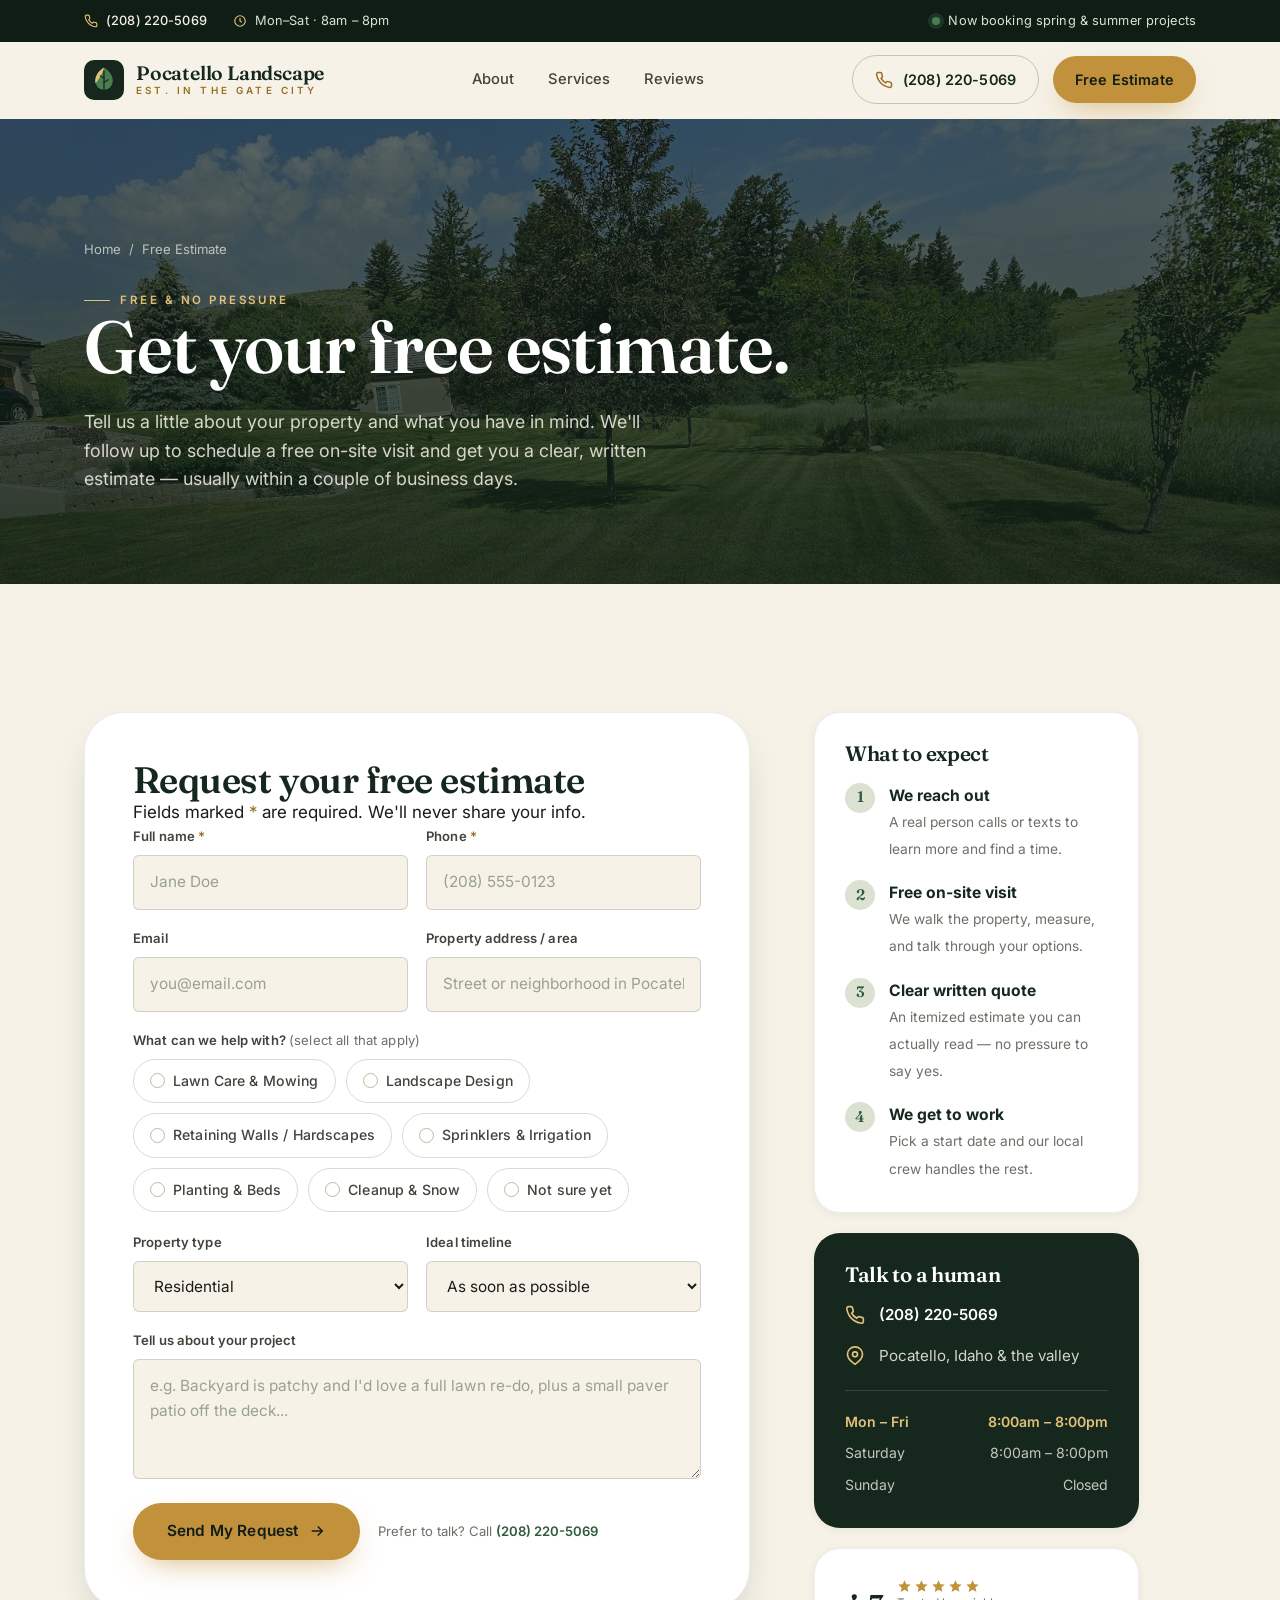
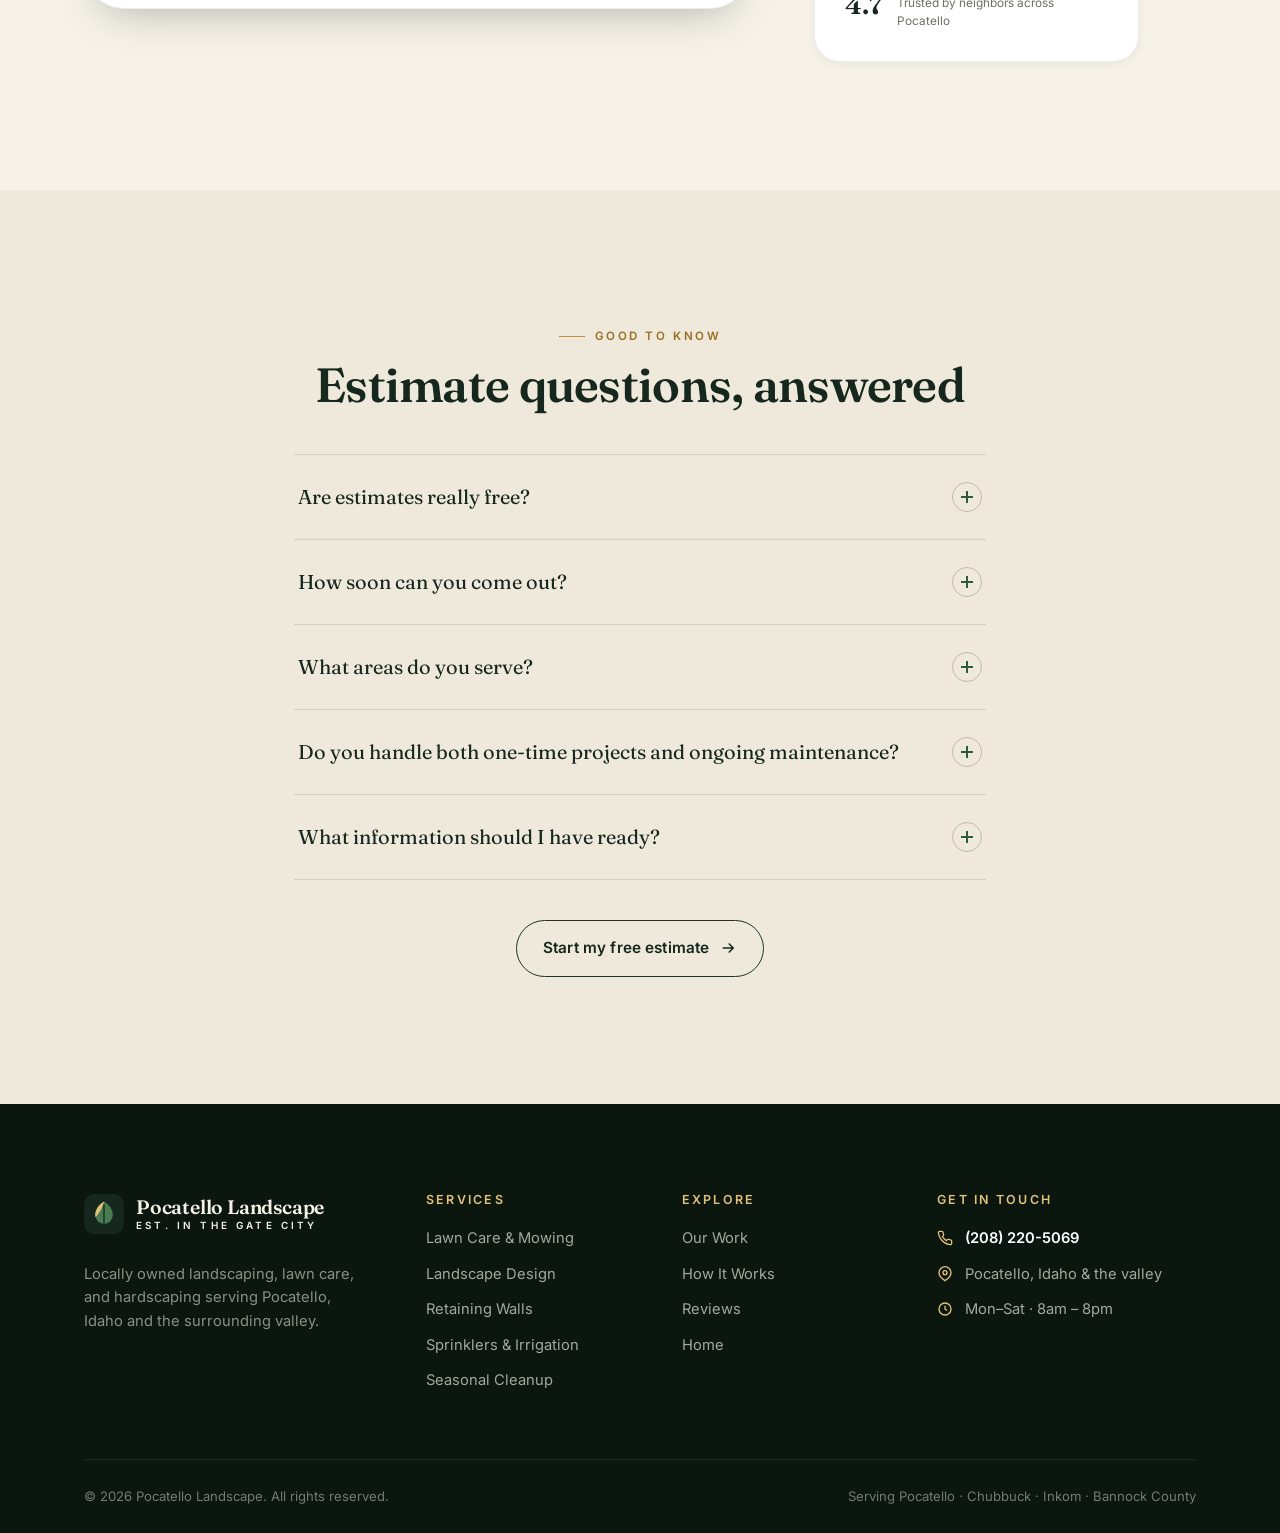
==== commit fad4db9e: "Add header call button; give each service card a distinct photo - Phone is now an outlined call butt" ====
--- a/estimates.html
+++ b/estimates.html
@@ -79,7 +79,7 @@
       <a href="index.html#reviews" class="navlink">Reviews</a>
     </nav>
     <div class="nav-cta">
-      <a href="tel:+12082205069" class="nav-phone">
+      <a href="tel:+12082205069" class="btn btn-outline nav-call">
         <svg viewBox="0 0 24 24" fill="none" stroke="currentColor" stroke-width="2"><path d="M22 16.92v3a2 2 0 0 1-2.18 2 19.79 19.79 0 0 1-8.63-3.07 19.5 19.5 0 0 1-6-6 19.79 19.79 0 0 1-3.07-8.67A2 2 0 0 1 4.11 2h3a2 2 0 0 1 2 1.72c.13.96.36 1.9.7 2.81a2 2 0 0 1-.45 2.11L8.09 9.91a16 16 0 0 0 6 6l1.27-1.27a2 2 0 0 1 2.11-.45c.9.34 1.85.57 2.81.7A2 2 0 0 1 22 16.92z"/></svg>
         (208) 220-5069
       </a>
--- a/styles.css
+++ b/styles.css
@@ -609,3 +609,76 @@
 .review-cta h2 { font-size: clamp(2rem, 4.6vw, 3.3rem); color: #fff; margin: 14px 0 16px; }
 .review-cta p { color: rgba(246,242,232,.85); font-size: clamp(1rem, 1.6vw, 1.15rem); max-width: 46ch; margin: 0 auto; }
 .review-cta-actions { margin-top: 34px; display: flex; gap: 14px; justify-content: center; flex-wrap: wrap; }
+
+/* =================================================================
+   v4 — standout features: seasonal bar, instant estimator, mow-stripe motif
+   ================================================================= */
+
+/* ---- live seasonal bar ---- */
+.season { background: var(--pine-900); color: var(--cream); border-bottom: 1px solid rgba(255,255,255,.06); }
+.season-row { display: flex; align-items: center; gap: 22px; padding-block: 15px; flex-wrap: wrap; }
+.season-badge { display: inline-flex; align-items: center; gap: 10px; font-size: .72rem; letter-spacing: .18em; text-transform: uppercase; font-weight: 600; color: var(--brass-300); white-space: nowrap; }
+.season-dot { width: 8px; height: 8px; border-radius: 50%; background: var(--fern); box-shadow: 0 0 0 4px rgba(74,124,82,.22); }
+.season-msg { color: rgba(246,242,232,.92); font-size: .98rem; flex: 1; min-width: 200px; }
+.season-cta { display: inline-flex; align-items: center; gap: 8px; color: #fff; font-weight: 600; font-size: .9rem; white-space: nowrap; }
+.season-cta svg { width: 16px; height: 16px; transition: transform .3s var(--ease); }
+.season-cta:hover svg { transform: translateX(4px); }
+@media (max-width: 680px){ .season-cta { display: none; } .season-msg { font-size: .9rem; } }
+
+/* ---- instant estimator ---- */
+.estimator { background: var(--pine-950); color: var(--cream); position: relative; overflow: hidden; }
+/* mow-stripe motif — subtle diagonal lawn stripes, the signature brand element */
+.estimator::before {
+  content: ""; position: absolute; inset: 0; z-index: 0; pointer-events: none; opacity: .6;
+  background: repeating-linear-gradient(115deg, rgba(255,255,255,.025) 0 38px, rgba(255,255,255,0) 38px 76px);
+}
+.estimator .wrap { position: relative; z-index: 1; }
+.est2-head { text-align: center; max-width: 640px; margin: 0 auto clamp(38px, 5vw, 60px); }
+.est2-head .eyebrow { justify-content: center; }
+.est2-head h2 { color: #fff; font-size: clamp(2rem, 4.4vw, 3.2rem); margin-top: 14px; }
+.est2-head p { color: rgba(246,242,232,.72); margin-top: 16px; }
+.u-line { position: relative; white-space: nowrap; }
+.u-line::after { content: ""; position: absolute; left: 0; right: 0; bottom: .04em; height: .12em; background: var(--brass); border-radius: 2px; }
+
+.est2-grid { display: grid; grid-template-columns: 1.1fr .9fr; gap: clamp(24px, 4vw, 46px); align-items: start; }
+.est2-controls { display: grid; gap: 32px; }
+.est2-label { display: flex; align-items: center; gap: 12px; font-weight: 600; font-size: 1.05rem; color: #fff; margin-bottom: 18px; }
+.est2-num { width: 26px; height: 26px; border-radius: 50%; background: var(--brass); color: var(--pine-950); display: grid; place-items: center; font-size: .85rem; font-weight: 700; }
+.est2-hint { font-style: normal; font-size: .68rem; letter-spacing: .12em; text-transform: uppercase; color: rgba(246,242,232,.5); font-weight: 600; margin-left: auto; }
+.est2-chips { display: flex; flex-wrap: wrap; gap: 10px; }
+.est2-chip { padding: 12px 18px; border-radius: 100px; border: 1.5px solid rgba(246,242,232,.28); color: var(--cream); font-weight: 500; font-size: .92rem; transition: .25s var(--ease); }
+.est2-chip:hover { border-color: rgba(226,192,121,.65); transform: translateY(-1px); }
+.est2-chip.is-active { background: var(--brass); border-color: var(--brass); color: var(--pine-950); font-weight: 600; }
+.est2-tiles { display: grid; grid-template-columns: repeat(3, 1fr); gap: 12px; }
+.est2-tile { padding: 18px 12px; border-radius: 12px; border: 1.5px solid rgba(246,242,232,.28); color: var(--cream); display: flex; flex-direction: column; gap: 4px; align-items: center; transition: .25s var(--ease); }
+.est2-tile strong { font-size: 1.05rem; }
+.est2-tile span { font-size: .76rem; color: rgba(246,242,232,.6); }
+.est2-tile:hover { border-color: rgba(226,192,121,.65); transform: translateY(-2px); }
+.est2-tile.is-active { border-color: var(--brass); background: rgba(226,192,121,.12); }
+.est2-tile.is-active span { color: var(--brass-300); }
+
+.est2-result { background: var(--pine-800); border: 1px solid rgba(246,242,232,.14); border-radius: var(--r-lg); padding: 30px; position: sticky; top: 100px; }
+.est2-result-label { font-size: .72rem; letter-spacing: .2em; text-transform: uppercase; color: var(--brass-300); font-weight: 600; }
+.est2-list { margin-top: 16px; display: grid; gap: 0; min-height: 56px; }
+.est2-empty { color: rgba(246,242,232,.5); font-size: .95rem; padding: 12px 0; }
+.est2-row { display: flex; align-items: baseline; justify-content: space-between; gap: 14px; padding: 12px 0; border-bottom: 1px solid rgba(246,242,232,.1); animation: estin .4s var(--ease); }
+.est2-row .rn { color: #fff; font-size: .95rem; }
+.est2-row .rp { font-family: var(--ff-display); font-weight: 600; color: var(--brass-300); font-size: 1.2rem; white-space: nowrap; }
+.est2-row .rp small { font-family: var(--ff-sans); font-weight: 500; font-size: .72rem; color: rgba(246,242,232,.55); }
+@keyframes estin { from { opacity: 0; transform: translateY(6px); } to { opacity: 1; transform: none; } }
+.est2-note { margin-top: 18px; font-size: .82rem; color: rgba(246,242,232,.62); line-height: 1.5; }
+.est2-note strong { color: #fff; }
+.est2-actions { margin-top: 22px; display: grid; gap: 12px; }
+.est2-actions .btn { justify-content: center; }
+@media (max-width: 860px){
+  .est2-grid { grid-template-columns: 1fr; }
+  .est2-result { position: static; }
+}
+@media (max-width: 400px){ .est2-tiles { grid-template-columns: 1fr; } }
+
+/* ---- header call button ---- */
+.nav-cta .btn { padding: 12px 22px; font-size: .9rem; }
+.nav-call { border-color: rgba(26,28,24,.22); }
+.nav-call svg { color: var(--brass-700); }
+.nav-call:hover svg { color: var(--cream); }
+@media (max-width: 940px){ .nav-call { display: none; } }
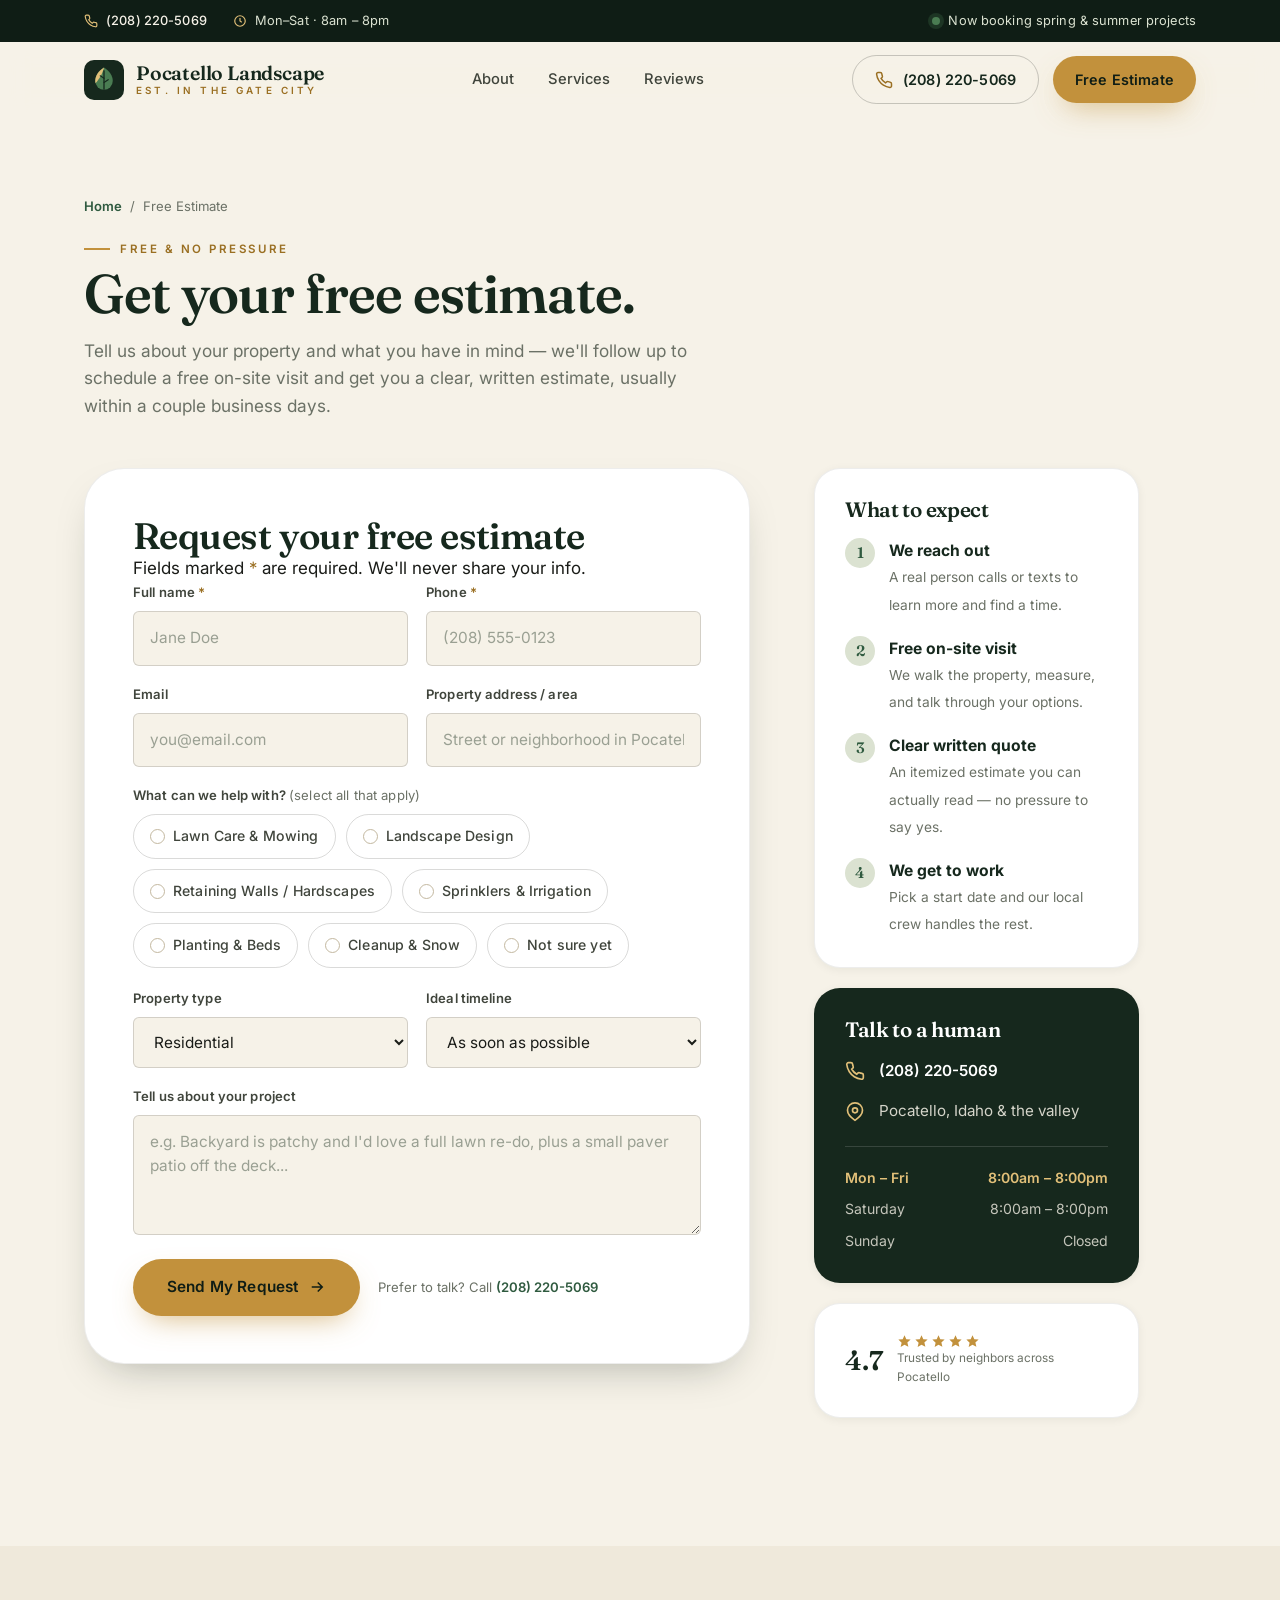
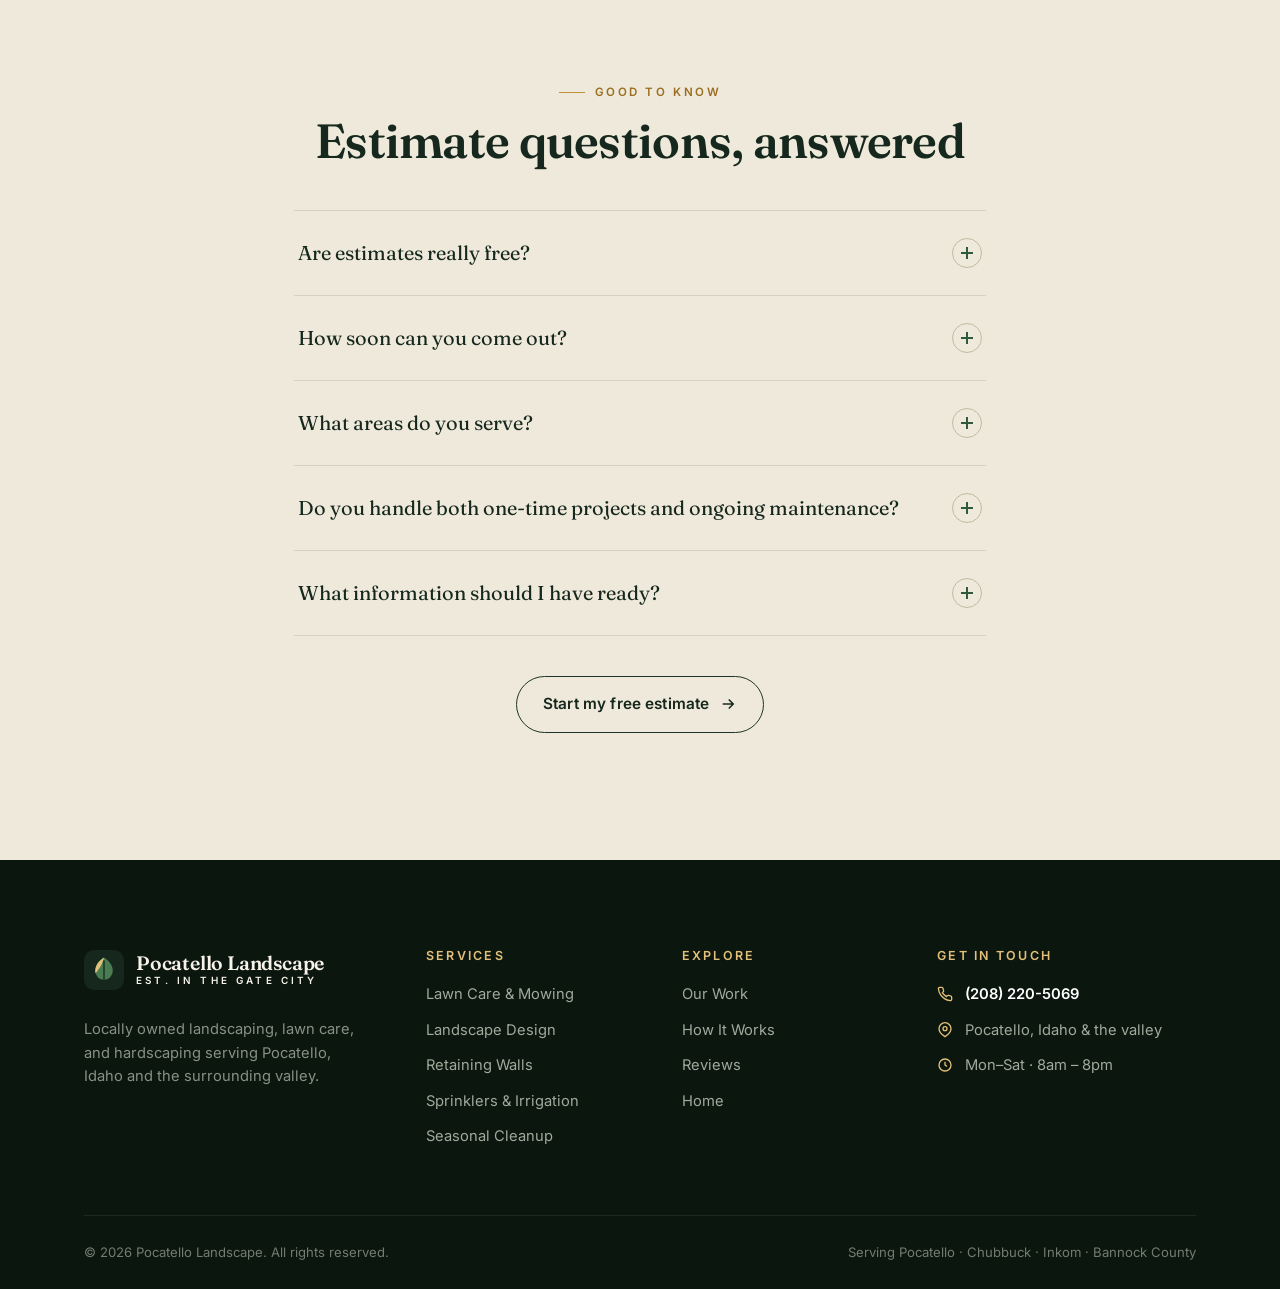
==== commit 1b2d8e46: "Estimate page: lead with the form, drop image hero Co-Authored-By: Claude Opus 4.8 <noreply@anthropi" ====
--- a/estimates.html
+++ b/estimates.html
@@ -89,20 +89,14 @@
   </div>
 </header>
 
-<!-- ============ PAGE HERO ============ -->
-<section class="page-hero" id="main">
-  <div class="page-hero-media"><img src="assets/foothills.jpg" alt="Landscaped Pocatello property with foothills behind"></div>
+<!-- ============ ESTIMATE MAIN ============ -->
+<section class="section est-main" id="main">
   <div class="wrap">
-    <div class="crumbs reveal"><a href="index.html">Home</a> &nbsp;/&nbsp; Free Estimate</div>
-    <span class="eyebrow on-dark reveal">Free &amp; no pressure</span>
-    <h1 class="reveal d1">Get your free estimate.</h1>
-    <p class="reveal d2">Tell us a little about your property and what you have in mind. We'll follow up to schedule a free on-site visit and get you a clear, written estimate — usually within a couple of business days.</p>
-  </div>
-</section>
-
-<!-- ============ ESTIMATE MAIN ============ -->
-<section class="section est-main">
-  <div class="wrap est-grid">
+    <div class="crumbs est-crumbs reveal"><a href="index.html">Home</a> &nbsp;/&nbsp; Free Estimate</div>
+    <span class="eyebrow reveal">Free &amp; no pressure</span>
+    <h1 class="est-title reveal d1">Get your free estimate.</h1>
+    <p class="est-lede reveal d2">Tell us about your property and what you have in mind — we'll follow up to schedule a free on-site visit and get you a clear, written estimate, usually within a couple business days.</p>
+    <div class="est-grid">
     <!-- FORM -->
     <div class="est-card reveal" id="estimate-card">
       <div id="form-card-inner">
@@ -223,6 +217,7 @@
         </div>
       </div>
     </aside>
+    </div>
   </div>
 </section>
 
--- a/styles.css
+++ b/styles.css
@@ -431,7 +431,12 @@
 .page-hero h1 em { font-style: italic; color: var(--brass-300); }
 .page-hero p { margin-top: 22px; max-width: 52ch; color: rgba(246,242,232,.85); font-size: 1.12rem; }
 
-.est-main { background: var(--cream); }
+.est-main { background: var(--cream); padding-top: clamp(56px, 6vw, 80px); }
+.est-crumbs { font-size:.82rem; color: var(--muted); margin-bottom: 14px; }
+.est-crumbs a { color: var(--forest); font-weight:600; }
+.est-crumbs a:hover { color: var(--pine-900); }
+.est-title { font-size: clamp(2.2rem, 5vw, 3.4rem); color: var(--pine-900); line-height:1.04; margin-top:8px; }
+.est-lede { margin-top:14px; margin-bottom: clamp(30px, 4vw, 48px); max-width: 58ch; color: var(--muted); font-size: 1.08rem; }
 .est-grid { display: grid; grid-template-columns: 1.15fr .85fr; gap: clamp(30px, 5vw, 64px); align-items: start; }
 .est-card { background: var(--white); border: 1px solid rgba(26,28,24,.08); border-radius: var(--r-xl); padding: clamp(28px, 4vw, 48px); box-shadow: var(--shadow-md); }
 .est-card h2 { font-size: clamp(1.7rem, 3vw, 2.3rem); color: var(--pine-900); }
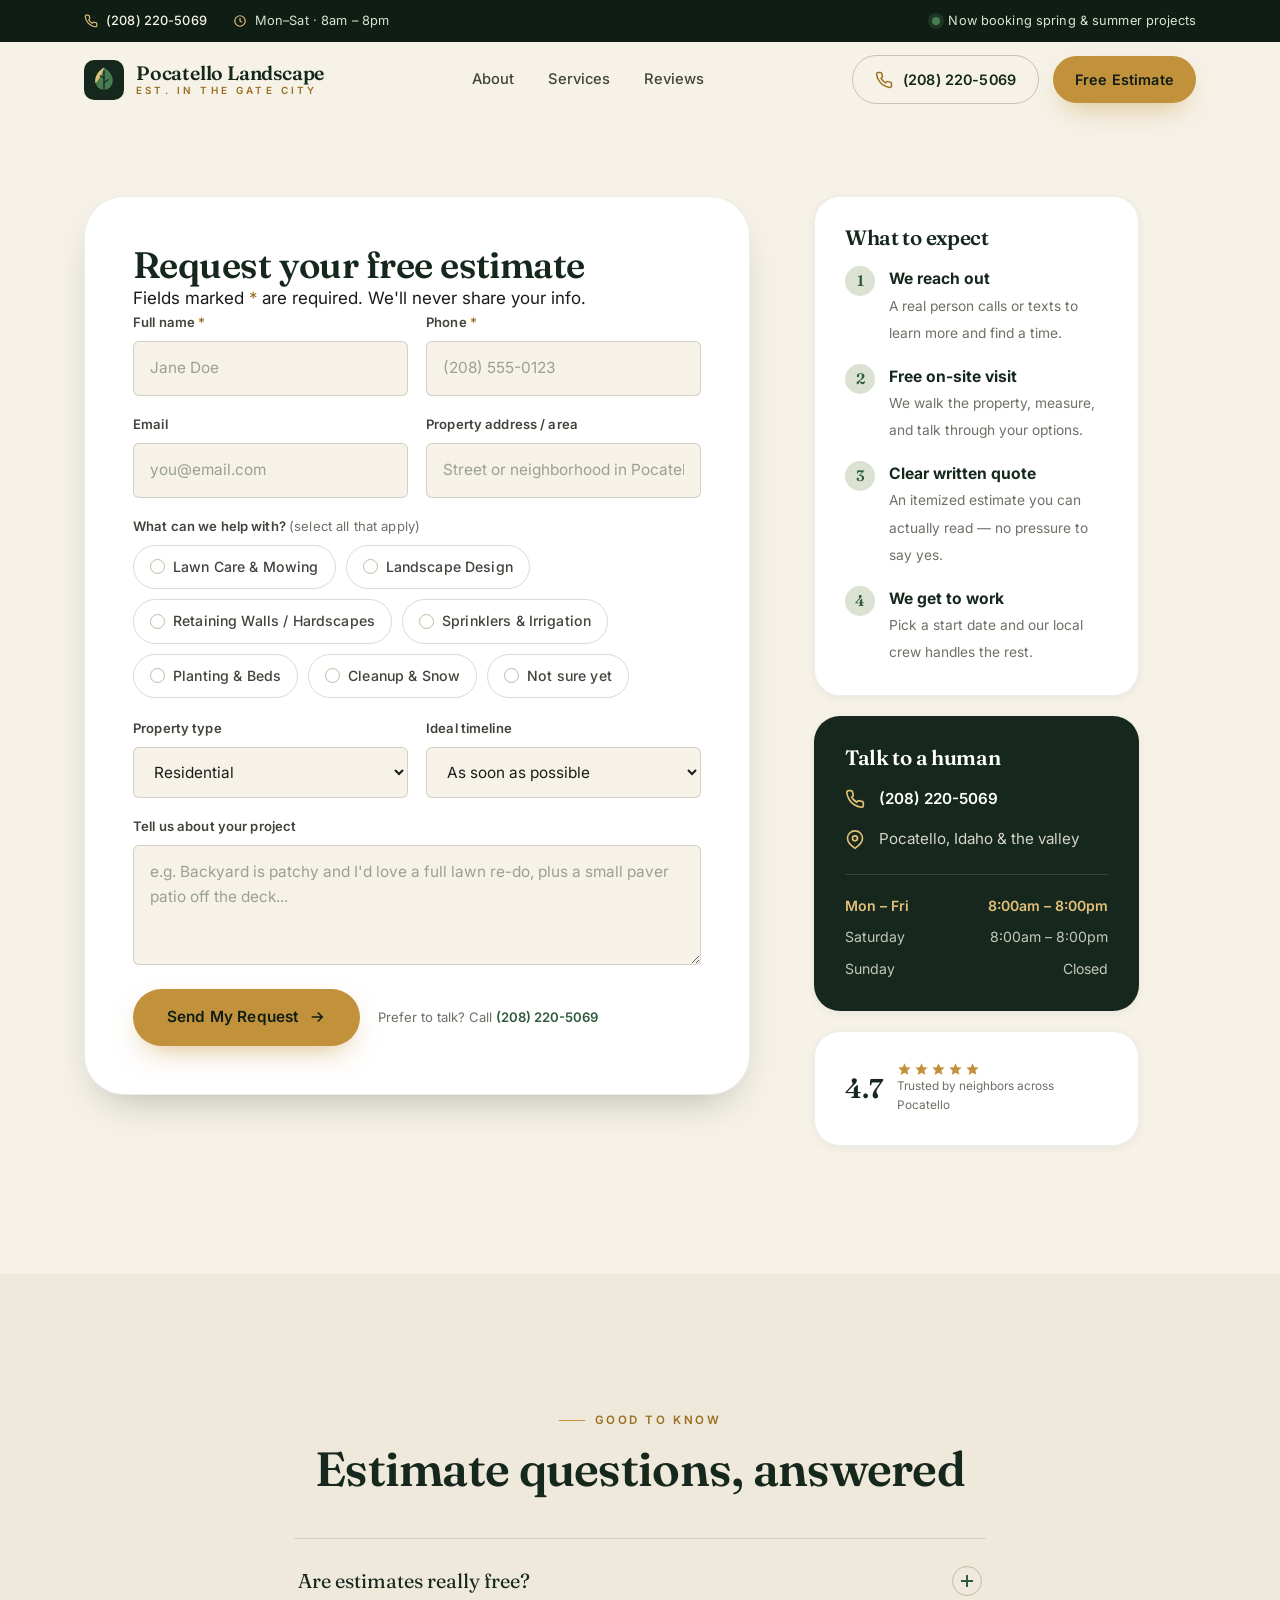
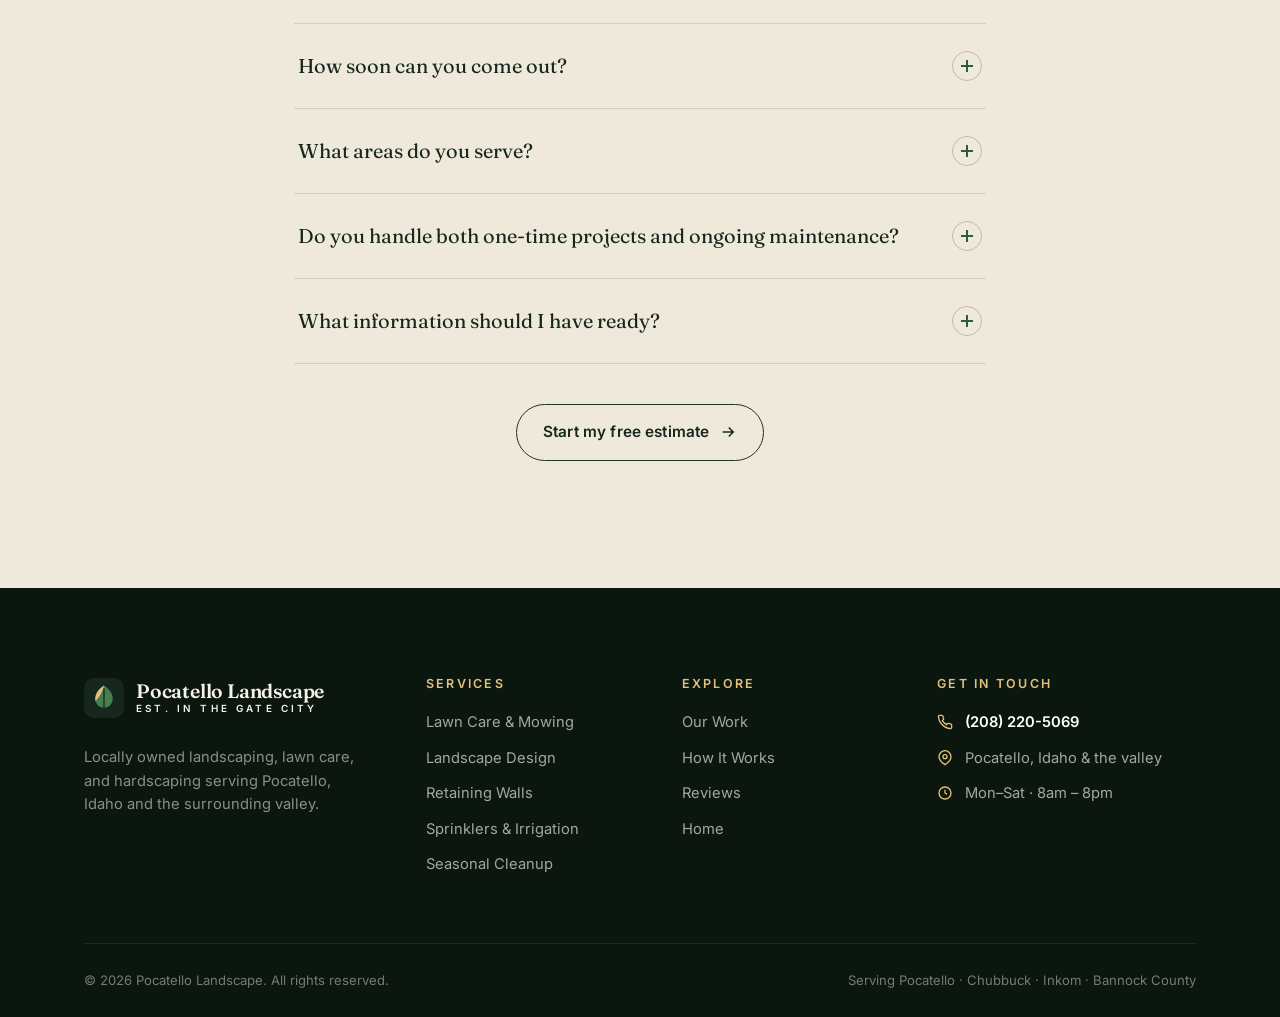
==== commit cc79fc3e: "Estimate page: remove heading block so form is first, no scroll Co-Authored-By: Claude Opus 4.8 <nor" ====
--- a/estimates.html
+++ b/estimates.html
@@ -92,15 +92,11 @@
 <!-- ============ ESTIMATE MAIN ============ -->
 <section class="section est-main" id="main">
   <div class="wrap">
-    <div class="crumbs est-crumbs reveal"><a href="index.html">Home</a> &nbsp;/&nbsp; Free Estimate</div>
-    <span class="eyebrow reveal">Free &amp; no pressure</span>
-    <h1 class="est-title reveal d1">Get your free estimate.</h1>
-    <p class="est-lede reveal d2">Tell us about your property and what you have in mind — we'll follow up to schedule a free on-site visit and get you a clear, written estimate, usually within a couple business days.</p>
     <div class="est-grid">
     <!-- FORM -->
     <div class="est-card reveal" id="estimate-card">
       <div id="form-card-inner">
-        <h2>Request your free estimate</h2>
+        <h1>Request your free estimate</h1>
         <p class="sub">Fields marked <span style="color:var(--brass-700)">*</span> are required. We'll never share your info.</p>
         <form id="estimate-form" novalidate>
           <div class="form-row">
--- a/styles.css
+++ b/styles.css
@@ -439,7 +439,7 @@
 .est-lede { margin-top:14px; margin-bottom: clamp(30px, 4vw, 48px); max-width: 58ch; color: var(--muted); font-size: 1.08rem; }
 .est-grid { display: grid; grid-template-columns: 1.15fr .85fr; gap: clamp(30px, 5vw, 64px); align-items: start; }
 .est-card { background: var(--white); border: 1px solid rgba(26,28,24,.08); border-radius: var(--r-xl); padding: clamp(28px, 4vw, 48px); box-shadow: var(--shadow-md); }
-.est-card h2 { font-size: clamp(1.7rem, 3vw, 2.3rem); color: var(--pine-900); }
+.est-card h1, .est-card h2 { font-size: clamp(1.7rem, 3vw, 2.3rem); color: var(--pine-900); line-height: 1.1; }
 .est-card > p.sub { color: var(--muted); margin-top: 10px; margin-bottom: 30px; }
 
 .form-row { display: grid; grid-template-columns: 1fr 1fr; gap: 18px; margin-bottom: 18px; }
